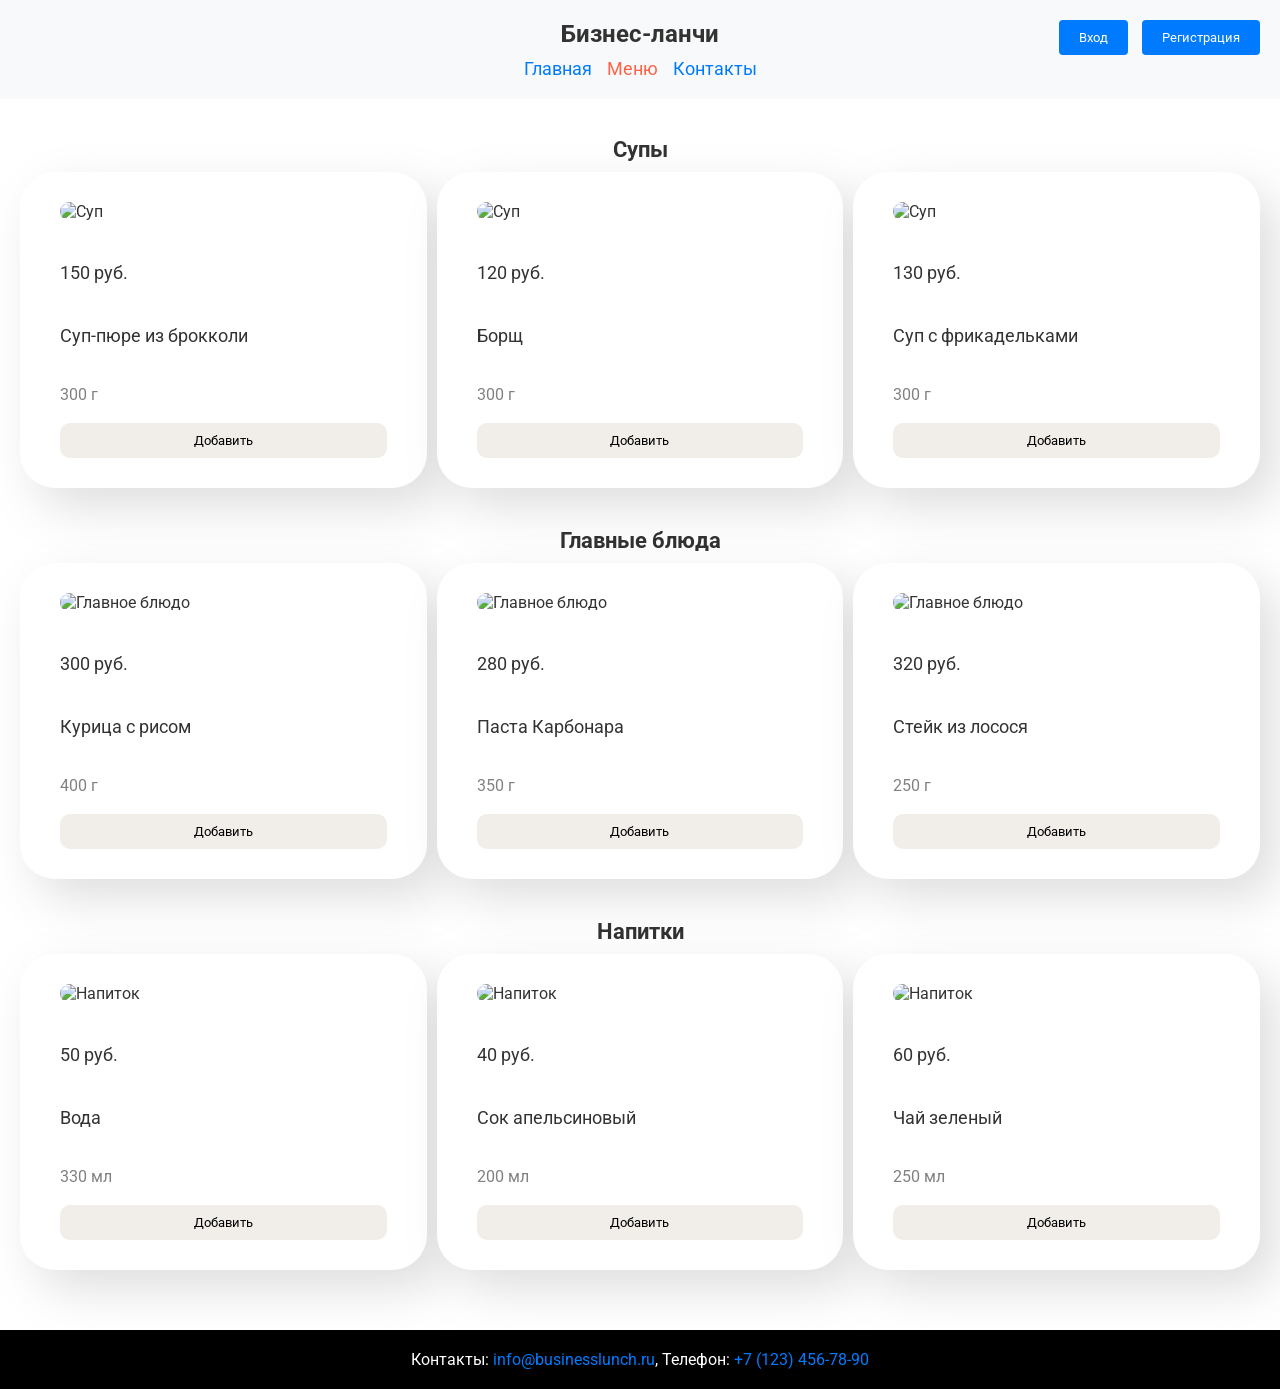
==== lunch.html @ 1c42a43e "вторая лаболаторная работа" ====
<!DOCTYPE html>
<html lang="ru">
<head>
  <meta charset="UTF-8">
  <meta name="viewport" content="width=device-width, initial-scale=1.0">
  <title>Собрать ланч</title>
  <link rel="stylesheet" href="styles.css">
  <link rel="stylesheet" href="lunch.css">
  <link href="https://fonts.googleapis.com/css2?family=Roboto:wght@400;700&display=swap" rel="stylesheet">
</head>
<body>
<header>
  <h1>Бизнес-ланчи</h1>
  <nav>
    <a href="index.html">Главная</a>
    <a href="lunch.html" class="active">Меню</a>
    <a href="#footer">Контакты</a>
    <div class="auth-buttons">
      <button id="loginBtn">Вход</button>
      <button id="registerBtn">Регистрация</button>
    </div>
  </nav>
</header>
<main>
  <section>
    <h2>Супы</h2>
    <div class="dishes-grid">
      <div class="dish-card">
        <img src="https://i0.wp.com/lytchalet.ru/wp-content/uploads/2019/03/60228.jpg?fit=800%2C576&ssl=1" alt="Суп">
        <p class="dish-price">150 руб.</p>
        <p class="dish-name">Суп-пюре из брокколи</p>
        <p class="dish-weight">300 г</p>
        <button class="add-button">Добавить</button>
      </div>
      <div class="dish-card">
        <img src="https://primebeef.ru/images/cms/data/3-501.jpg" alt="Суп">
        <p class="dish-price">120 руб.</p>
        <p class="dish-name">Борщ</p>
        <p class="dish-weight">300 г</p>
        <button class="add-button">Добавить</button>
      </div>
      <div class="dish-card">
        <img src="https://static.1000.menu/img/content-v2/c9/a7/13276/sup-s-frikadelkami-i-vermishelu_1613901772_14_max.jpg" alt="Суп">
        <p class="dish-price">130 руб.</p>
        <p class="dish-name">Суп с фрикадельками</p>
        <p class="dish-weight">300 г</p>
        <button class="add-button">Добавить</button>
      </div>
    </div>
  </section>
  <section>
    <h2>Главные блюда</h2>
    <div class="dishes-grid">
      <div class="dish-card">
        <img src="https://img.iamcook.ru/2023/upl/recipes/cat/u-8deb4ab44b2e85dac565153c3f6a078b.jpg" alt="Главное блюдо">
        <p class="dish-price">300 руб.</p>
        <p class="dish-name">Курица с рисом</p>
        <p class="dish-weight">400 г</p>
        <button class="add-button">Добавить</button>
      </div>
      <div class="dish-card">
        <img src="https://eda.ru/images/RecipePhoto/390x390/spagetti-karbonara-s-bekonom_15630_photo_905.jpg" alt="Главное блюдо">
        <p class="dish-price">280 руб.</p>
        <p class="dish-name">Паста Карбонара</p>
        <p class="dish-weight">350 г</p>
        <button class="add-button">Добавить</button>
      </div>
      <div class="dish-card">
        <img src="https://static.1000.menu/img/content/33781/steik-iz-lososya-v-duxovke_1554118185_6_max.jpg" alt="Главное блюдо">
        <p class="dish-price">320 руб.</p>
        <p class="dish-name">Стейк из лосося</p>
        <p class="dish-weight">250 г</p>
        <button class="add-button">Добавить</button>
      </div>
    </div>
  </section>
  <section>
    <h2>Напитки</h2>
    <div class="dishes-grid">
      <div class="dish-card">
        <img src="https://www.donat.com/wp-content/uploads/2021/11/%D0%A1%D1%82%D0%B0%D0%BA%D0%B0%D0%BD-%D0%B2%D0%BE%D0%B4%D1%8B.jpg" alt="Напиток">
        <p class="dish-price">50 руб.</p>
        <p class="dish-name">Вода</p>
        <p class="dish-weight">330 мл</p>
        <button class="add-button">Добавить</button>
      </div>
      <div class="dish-card">
        <img src="https://img.freepik.com/free-photo/fresh-orange-juice-glass-dark-background_1150-45557.jpg" alt="Напиток">
        <p class="dish-price">40 руб.</p>
        <p class="dish-name">Сок апельсиновый</p>
        <p class="dish-weight">200 мл</p>
        <button class="add-button">Добавить</button>
      </div>
      <div class="dish-card">
        <img src="https://artoftea.ru/image/catalog/11blog/aot_article_green.tea.guide_1.jpg" alt="Напиток">
        <p class="dish-price">60 руб.</p>
        <p class="dish-name">Чай зеленый</p>
        <p class="dish-weight">250 мл</p>
        <button class="add-button">Добавить</button>
      </div>
    </div>
  </section>
</main>
<footer id="footer">
  <p>Контакты: <a href="mailto:info@businesslunch.ru">info@businesslunch.ru</a>, Телефон: <a href="tel:+71234567890">+7 (123) 456-78-90</a></p>
</footer>

<!-- Модальные окна для форм -->
<div id="loginModal" class="modal">
  <div class="modal-content">
    <span class="close">&times;</span>
    <h2>Форма аутентификации</h2>
    <form action="https://httpbin.org/post" method="post" class="auth-form">
      <label for="login">Логин:</label>
      <input type="text" id="login" name="login" required><br><br>

      <label for="password">Пароль:</label>
      <input type="password" id="password" name="password" required><br><br>

      <input type="checkbox" id="remember" name="remember">
      <label for="remember">Запомнить меня</label><br><br>

      <input type="submit" value="Войти">
    </form>
  </div>
</div>

<div id="registerModal" class="modal">
  <div class="modal-content">
    <span class="close">&times;</span>
    <h2>Форма регистрации</h2>
    <form action="https://httpbin.org/post" method="post" class="auth-form">
      <label for="registerName">ФИО:</label>
      <input type="text" id="registerName" name="registerName" required><br><br>

      <label for="registerEmail">Email:</label>
      <input type="email" id="registerEmail" name="registerEmail" required><br><br>

      <label for="registerPassword">Пароль:</label>
      <input type="password" id="registerPassword" name="registerPassword" required><br><br>

      <input type="submit" value="Зарегистрироваться">
    </form>
  </div>
</div>

<script src="scripts.js"></script>
</body>
</html>
---- styles.css ----
* {
    box-sizing: border-box;
    font-family: 'Roboto', sans-serif;
}

body {
    margin: 0;
    padding: 0;
    font-size: 16px;
    color: #333;
}

header {
    background-color: #f8f9fa;
    padding: 20px;
    text-align: center;
    position: relative;
}

header h1 {
    margin: 0;
    font-size: 24px;
    text-align: center;
}

nav {
    margin-top: 10px;
    display: flex;
    justify-content: center;
    align-items: center;
    gap: 15px;
    flex-wrap: wrap;
}

nav a {
    text-decoration: none;
    color: #007bff;
    font-size: 18px;
}

nav a:hover {
    color: tomato;
}

nav a.active {
    color: tomato;
}

.auth-buttons {
    position: absolute;
    top: 20px;
    right: 20px;
}

.auth-buttons button {
    background-color: #007bff;
    color: white;
    border: none;
    padding: 10px 20px;
    margin-left: 10px;
    border-radius: 4px;
    cursor: pointer;
}

.auth-buttons button:hover {
    background-color: #0056b3;
}

main {
    padding: 20px;
}

section {
    margin-bottom: 40px;
}

section h2 {
    font-size: 22px;
    margin-bottom: 10px;
    text-align: center;
}

section img {
    width: 50%;
    display: block;
    margin-left: auto;
    margin-right: auto;
    height: auto;
    margin-bottom: 20px;
}

section p {
    font-size: 16px;
    line-height: 1.5;
}

section ul {
    list-style-type: disc;
    padding-left: 20px;
}

section ul li {
    font-size: 16px;
    margin-bottom: 10px;
}

table {
    width: 100%;
    border-collapse: collapse;
    margin-top: 20px;
}

table, th, td {
    border: 1px solid #ddd;
    padding: 8px;
    text-align: left;
}

th {
    background-color: #f2f2f2;
}

footer {
    background-color: black;
    color: white;
    text-align: center;
    padding: 20px;
    position: relative;
    bottom: 0;
    width: 100%;
}

footer p {
    margin: 0;
    font-size: 16px;
}

footer a {
    color: #007bff;
    text-decoration: none;
}

footer a:hover {
    color: #0056b3;
}

form {
    max-width: 600px;
    margin: 0 auto;
    padding: 20px;
    background-color: #f8f9fa;
    border-radius: 8px;
    box-shadow: 0 0 10px rgba(0, 0, 0, 0.1);
}

form label {
    display: block;
    margin-bottom: 5px;
}

form input[type="text"],
form input[type="email"],
form input[type="password"],
form textarea,
form select {
    width: 100%;
    padding: 10px;
    margin-bottom: 10px;
    border: 1px solid #ddd;
    border-radius: 4px;
}

form input[type="submit"] {
    background-color: #007bff;
    color: white;
    padding: 10px 20px;
    border: none;
    border-radius: 4px;
    cursor: pointer;
}

form input[type="submit"]:hover {
    background-color: #0056b3;
}

.auth-form {
    background-image: url('https://img.freepik.com/free-photo/vibrant-pink-watercolor-painting-background_53876-139893.jpg');
    background-size: cover;
    background-position: center;
    padding: 50px;
    border-radius: 10px;
}

.auth-form input[type="text"],
.auth-form input[type="password"] {
    background-color: rgba(255, 255, 255, 0.8);
}

.modal {
    display: none;
    position: fixed;
    z-index: 1;
    left: 0;
    top: 0;
    width: 100%;
    height: 100%;
    overflow: auto;
    background-color: rgba(0, 0, 0, 0.5);
}

.modal-content {
    background-color: #fefefe;
    margin: 15% auto;
    padding: 20px;
    border: 1px solid #888;
    width: 80%;
    max-width: 600px;
    border-radius: 8px;
}

.close {
    color: #aaa;
    float: right;
    font-size: 28px;
    font-weight: bold;
}

.close:hover,
.close:focus {
    color: black;
    text-decoration: none;
    cursor: pointer;
}

/* Адаптивность */
@media (max-width: 800px) {
    nav {
        justify-content: space-between;
    }

    section img {
        width: 500px;
    }
}

@media (max-width: 600px) {
    nav {
        flex-direction: column;
        align-items: center;
    }

    nav a {
        font-size: 22px;
    }

    section h2 {
        text-align: center;
    }

    section img {
        width: 100%;
    }

    table, th, td {
        font-size: 14px;
    }
}

@media (max-width: 400px) {
    section img {
        width: 100%;
    }

    table, th, td {
        font-size: 12px;
    }
}
---- lunch.css ----
/* Основные стили */
body {
    margin: 0;
    padding: 0;
    font-size: 16px;
    color: #333;
    font-family: 'Roboto', sans-serif;
}

header {
    background-color: #f8f9fa;
    padding: 20px;
    text-align: center;
}

header h1 {
    margin: 0;
    font-size: 24px;
}

nav {
    margin-top: 10px;
    display: flex;
    justify-content: center;
    align-items: center;
    gap: 15px;
    flex-wrap: wrap;
}

nav a {
    text-decoration: none;
    color: #007bff;
    font-size: 18px;
}

nav a:hover {
    color: tomato;
}

nav a.active {
    color: tomato;
}

.auth-buttons {
    position: absolute;
    top: 20px;
    right: 20px;
}

.auth-buttons button {
    background-color: #007bff;
    color: white;
    border: none;
    padding: 10px 20px;
    margin-left: 10px;
    border-radius: 4px;
    cursor: pointer;
}

.auth-buttons button:hover {
    background-color: #0056b3;
}

main {
    padding: 20px;
}

section {
    margin-bottom: 40px;
}

section h2 {
    font-size: 22px;
    margin-bottom: 10px;
    text-align: center;
}

.dishes-grid {
    display: grid;
    grid-template-columns: repeat(3, 1fr);
    gap: 10px;
}

.dish-card {
    display: flex;
    flex-direction: column;
    padding: 30px 40px;
    border-radius: 35px;
    cursor: pointer;
    background-color: white;
    filter: drop-shadow(17px 19px 24px rgba(0, 0, 0, 0.13));
}

.dish-card:hover {
    border: 2px solid tomato;
}

.dish-card:hover .add-button {
    background-color: tomato;
}

.dish-card img {
    width: 100%;
    border-radius: 35px;
}

.dish-price {
    font-size: 18px;
}

.dish-name {
    font-size: 18px;
}

.dish-weight {
    color: gray;
}

.add-button {
    background-color: #f1eee9;
    margin-top: auto;
    padding: 10px 30px;
    border-radius: 10px;
    cursor: pointer;
    border: none;
}

footer {
    background-color: black;
    color: white;
    text-align: center;
    padding: 20px;
    position: relative;
    bottom: 0;
    width: 100%;
}

footer p {
    margin: 0;
    font-size: 16px;
}

footer a {
    color: #007bff;
    text-decoration: none;
}

footer a:hover {
    color: #0056b3;
}

/* Адаптивность */
@media (max-width: 800px) {
    nav {
        justify-content: space-between;
    }

    .dishes-grid {
        grid-template-columns: repeat(3, 1fr);
    }
}

@media (max-width: 600px) {
    nav {
        flex-direction: column;
        align-items: center;
    }

    nav a {
        font-size: 22px;
    }

    section h2 {
        text-align: center;
    }

    .dishes-grid {
        grid-template-columns: repeat(3, 1fr);
    }
}
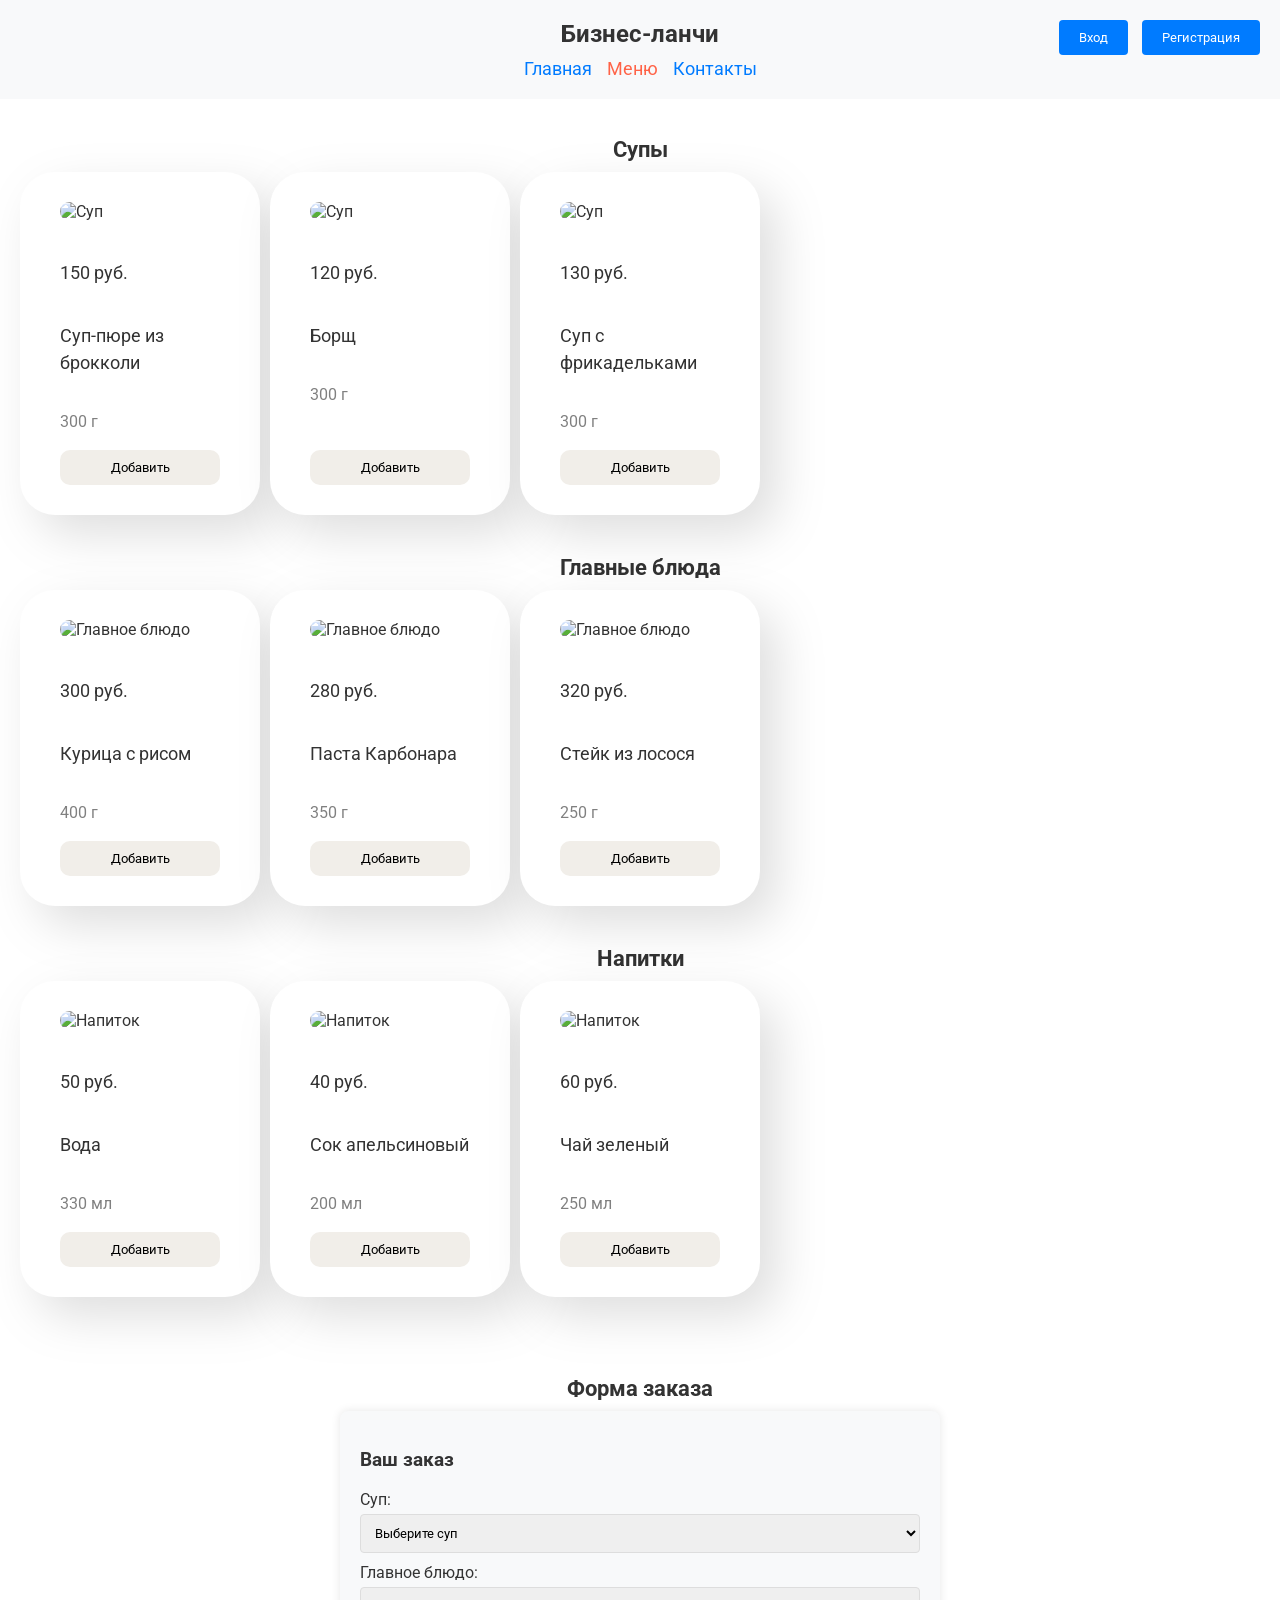
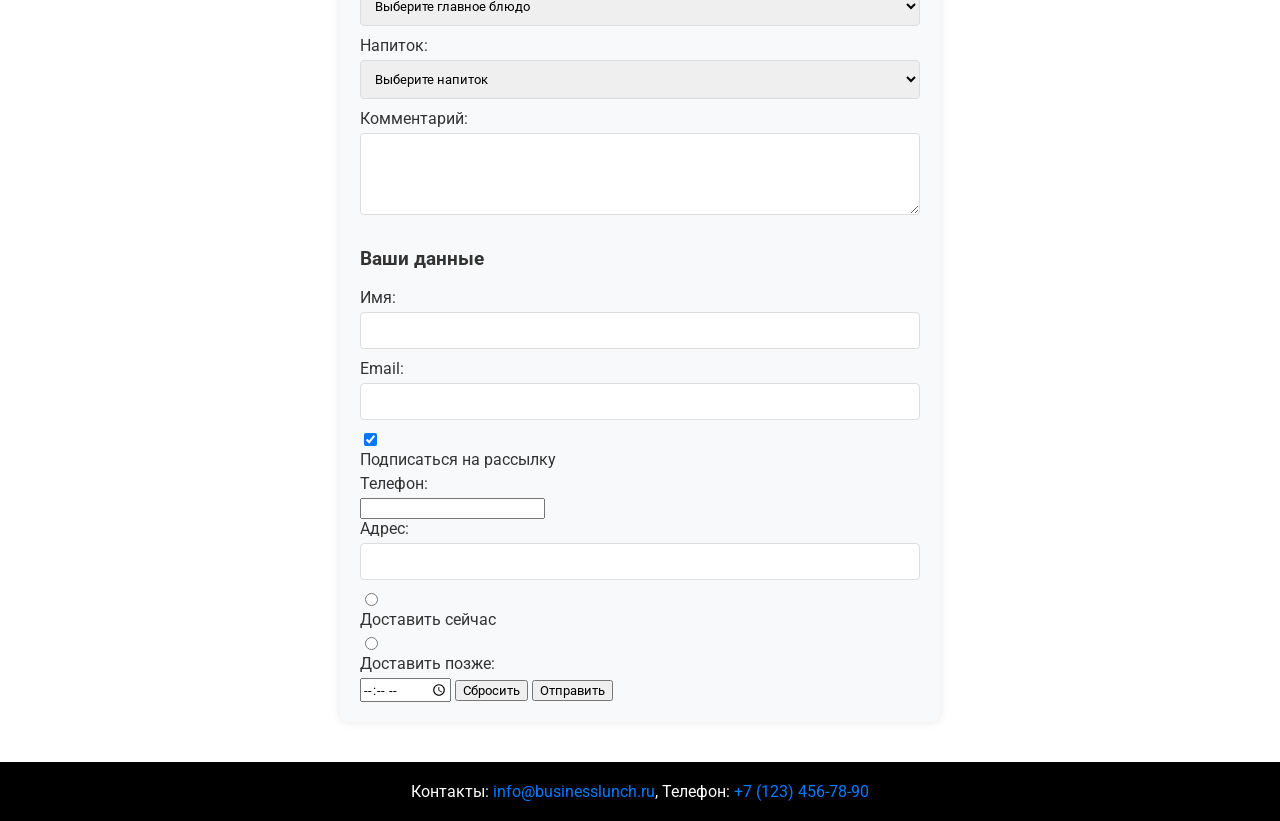
==== commit 1c8f5f57: "Update lunch.html" ====
--- a/lunch.html
+++ b/lunch.html
@@ -101,6 +101,71 @@
     </div>
   </section>
 </main>
+
+<section id="order-form">
+  <h2>Форма заказа</h2>
+  <form action="https://httpbin.org/post" method="post">
+    <div class="order-section">
+      <h3>Ваш заказ</h3>
+      <label for="soup">Суп:</label>
+      <select id="soup" name="soup" required>
+        <option value="">Выберите суп</option>
+        <option value="broccoli">Суп-пюре из брокколи</option>
+        <option value="borscht">Борщ</option>
+        <option value="frikadelle">Суп с фрикадельками</option>
+      </select>
+
+      <label for="main-dish">Главное блюдо:</label>
+      <select id="main-dish" name="main-dish" required>
+        <option value="">Выберите главное блюдо</option>
+        <option value="chicken">Курица с рисом</option>
+        <option value="carbonara">Паста Карбонара</option>
+        <option value="salmon">Стейк из лосося</option>
+      </select>
+
+      <label for="drink">Напиток:</label>
+      <select id="drink" name="drink" required>
+        <option value="">Выберите напиток</option>
+        <option value="water">Вода</option>
+        <option value="orange-juice">Сок апельсиновый</option>
+        <option value="green-tea">Чай зеленый</option>
+      </select>
+
+      <label for="comment">Комментарий:</label>
+      <textarea id="comment" name="comment" rows="4"></textarea>
+    </div>
+
+    <div class="customer-section">
+      <h3>Ваши данные</h3>
+      <label for="name">Имя:</label>
+      <input type="text" id="name" name="name" required>
+
+      <label for="email">Email:</label>
+      <input type="email" id="email" name="email" required>
+
+      <input type="checkbox" id="subscribe" name="subscribe" checked>
+      <label for="subscribe">Подписаться на рассылку</label>
+
+      <label for="phone">Телефон:</label>
+      <input type="tel" id="phone" name="phone" required>
+
+      <label for="address">Адрес:</label>
+      <input type="text" id="address" name="address" required>
+
+      <input type="radio" id="delivery-time-now" name="delivery-time" value="now" required>
+      <label for="delivery-time-now">Доставить сейчас</label>
+
+      <input type="radio" id="delivery-time-later" name="delivery-time" value="later" required>
+      <label for="delivery-time-later">Доставить позже:</label>
+      <input type="time" id="delivery-time-input" name="delivery-time-input" min="07:00" max="23:00" step="300" required>
+
+      <button type="reset">Сбросить</button>
+      <button type="submit">Отправить</button>
+    </div>
+  </form>
+</section>
+
+
 <footer id="footer">
   <p>Контакты: <a href="mailto:info@businesslunch.ru">info@businesslunch.ru</a>, Телефон: <a href="tel:+71234567890">+7 (123) 456-78-90</a></p>
 </footer>
--- a/lunch.css
+++ b/lunch.css
@@ -77,7 +77,7 @@
 
 .dishes-grid {
     display: grid;
-    grid-template-columns: repeat(3, 1fr);
+    grid-template-columns: repeat(auto-fill, minmax(200px, 1fr));
     gap: 10px;
 }
 
@@ -154,10 +154,6 @@
     nav {
         justify-content: space-between;
     }
-
-    .dishes-grid {
-        grid-template-columns: repeat(3, 1fr);
-    }
 }
 
 @media (max-width: 600px) {
@@ -173,8 +169,4 @@
     section h2 {
         text-align: center;
     }
-
-    .dishes-grid {
-        grid-template-columns: repeat(3, 1fr);
-    }
 }
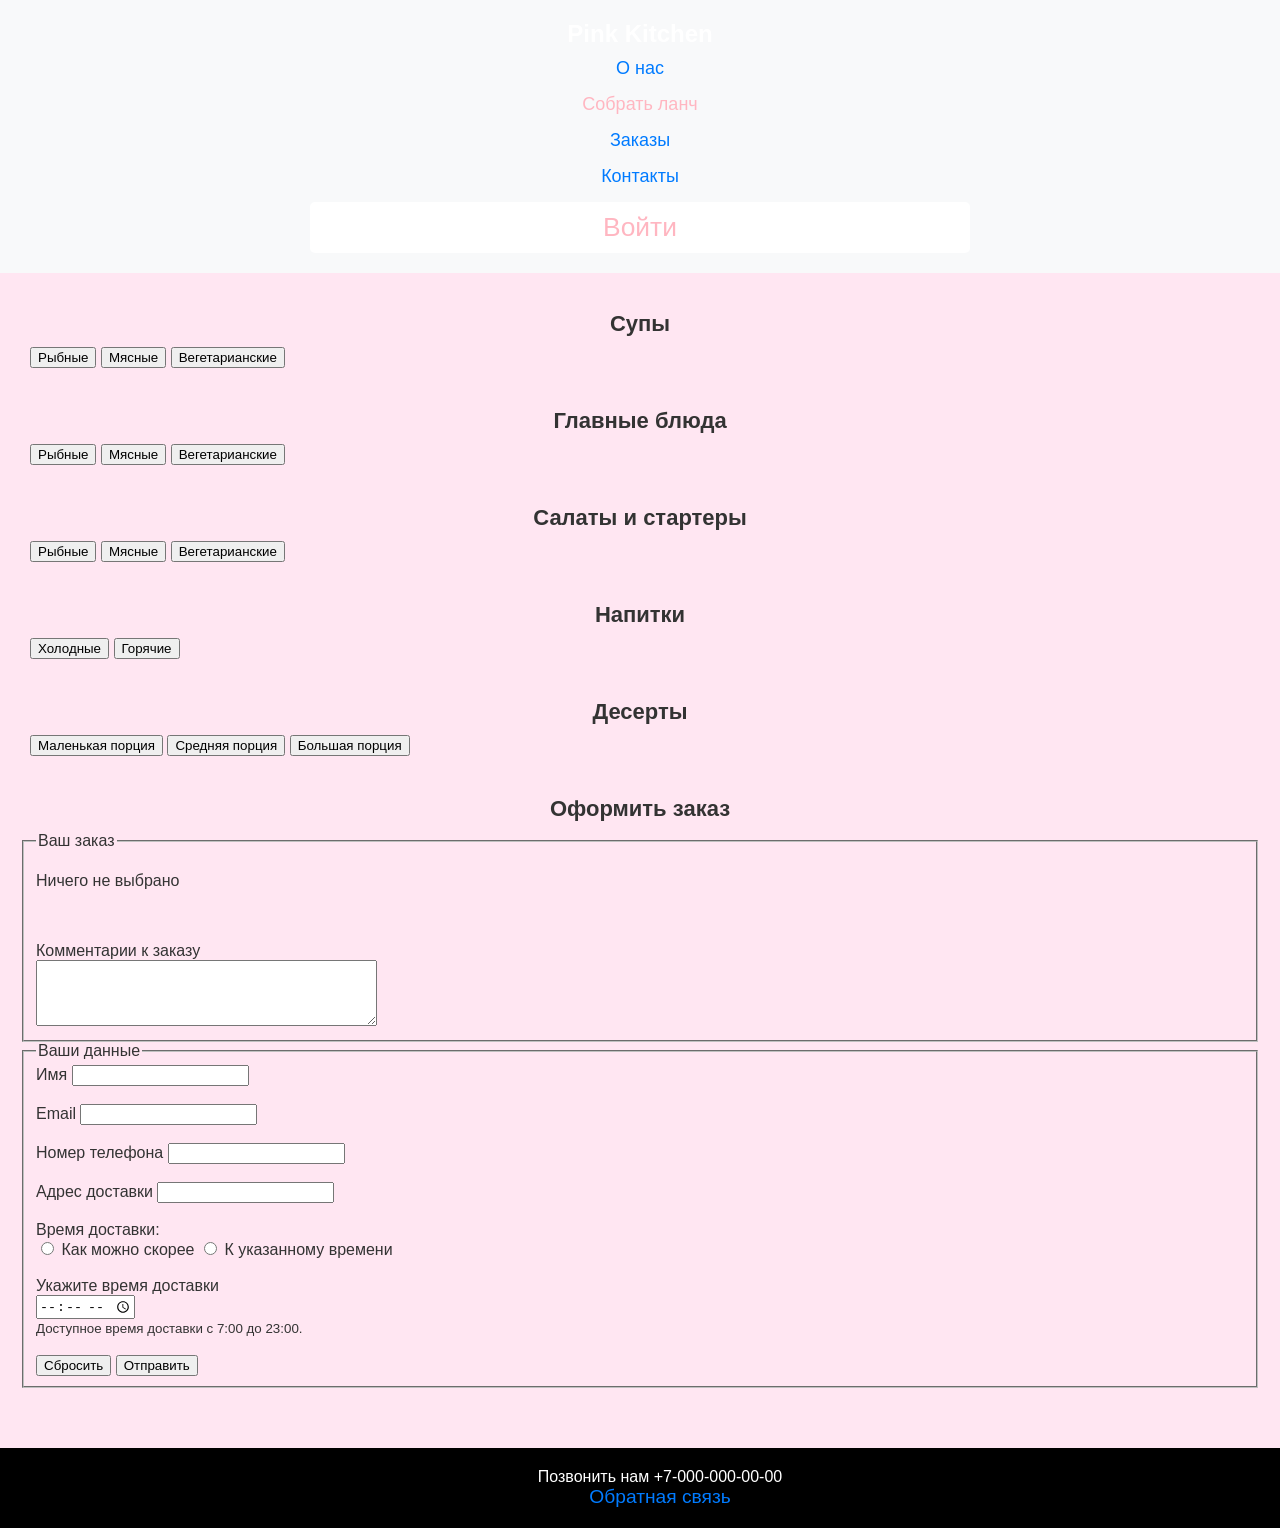
==== commit 9ef9b95c: "Update lunch.html" ====
--- a/lunch.html
+++ b/lunch.html
@@ -1,214 +1,160 @@
 <!DOCTYPE html>
 <html lang="ru">
 <head>
-  <meta charset="UTF-8">
-  <meta name="viewport" content="width=device-width, initial-scale=1.0">
+  <meta charset="UTF-8" />
+  <meta name="viewport" content="width=device-width, initial-scale=1.0" />
   <title>Собрать ланч</title>
-  <link rel="stylesheet" href="styles.css">
-  <link rel="stylesheet" href="lunch.css">
-  <link href="https://fonts.googleapis.com/css2?family=Roboto:wght@400;700&display=swap" rel="stylesheet">
+  <link rel="stylesheet" href="styles.css" />
+  <link rel="stylesheet" href="lunch.css" />
+  <script src="js/meals.js"></script>
+  <script src="js/script.js"></script>
 </head>
 <body>
 <header>
-  <h1>Бизнес-ланчи</h1>
+  <h1>Pink Kitchen</h1>
   <nav>
-    <a href="index.html">Главная</a>
-    <a href="lunch.html" class="active">Меню</a>
-    <a href="#footer">Контакты</a>
-    <div class="auth-buttons">
-      <button id="loginBtn">Вход</button>
-      <button id="registerBtn">Регистрация</button>
-    </div>
+    <a href="index.html">О нас</a>
+    <a href="#" class="active">Собрать ланч</a>
+    <a href="#">Заказы</a>
+    <a href="#contacts">Контакты</a>
+    <a class="login-button" href="login.html">Войти</a>
   </nav>
 </header>
+
 <main>
   <section>
     <h2>Супы</h2>
-    <div class="dishes-grid">
-      <div class="dish-card">
-        <img src="https://i0.wp.com/lytchalet.ru/wp-content/uploads/2019/03/60228.jpg?fit=800%2C576&ssl=1" alt="Суп">
-        <p class="dish-price">150 руб.</p>
-        <p class="dish-name">Суп-пюре из брокколи</p>
-        <p class="dish-weight">300 г</p>
-        <button class="add-button">Добавить</button>
-      </div>
-      <div class="dish-card">
-        <img src="https://primebeef.ru/images/cms/data/3-501.jpg" alt="Суп">
-        <p class="dish-price">120 руб.</p>
-        <p class="dish-name">Борщ</p>
-        <p class="dish-weight">300 г</p>
-        <button class="add-button">Добавить</button>
-      </div>
-      <div class="dish-card">
-        <img src="https://static.1000.menu/img/content-v2/c9/a7/13276/sup-s-frikadelkami-i-vermishelu_1613901772_14_max.jpg" alt="Суп">
-        <p class="dish-price">130 руб.</p>
-        <p class="dish-name">Суп с фрикадельками</p>
-        <p class="dish-weight">300 г</p>
-        <button class="add-button">Добавить</button>
-      </div>
+    <div class="filters">
+      <button data-kind="fish">Рыбные</button>
+      <button data-kind="meat">Мясные</button>
+      <button data-kind="veg">Вегетарианские</button>
     </div>
+    <div class="meals-grid" id="soup-grid"></div>
   </section>
   <section>
     <h2>Главные блюда</h2>
-    <div class="dishes-grid">
-      <div class="dish-card">
-        <img src="https://img.iamcook.ru/2023/upl/recipes/cat/u-8deb4ab44b2e85dac565153c3f6a078b.jpg" alt="Главное блюдо">
-        <p class="dish-price">300 руб.</p>
-        <p class="dish-name">Курица с рисом</p>
-        <p class="dish-weight">400 г</p>
-        <button class="add-button">Добавить</button>
-      </div>
-      <div class="dish-card">
-        <img src="https://eda.ru/images/RecipePhoto/390x390/spagetti-karbonara-s-bekonom_15630_photo_905.jpg" alt="Главное блюдо">
-        <p class="dish-price">280 руб.</p>
-        <p class="dish-name">Паста Карбонара</p>
-        <p class="dish-weight">350 г</p>
-        <button class="add-button">Добавить</button>
-      </div>
-      <div class="dish-card">
-        <img src="https://static.1000.menu/img/content/33781/steik-iz-lososya-v-duxovke_1554118185_6_max.jpg" alt="Главное блюдо">
-        <p class="dish-price">320 руб.</p>
-        <p class="dish-name">Стейк из лосося</p>
-        <p class="dish-weight">250 г</p>
-        <button class="add-button">Добавить</button>
-      </div>
+    <div class="filters">
+      <button data-kind="fish">Рыбные</button>
+      <button data-kind="meat">Мясные</button>
+      <button data-kind="veg">Вегетарианские</button>
     </div>
+    <div class="meals-grid" id="main-grid"></div>
+  </section>
+  <section>
+    <h2>Салаты и стартеры</h2>
+    <div class="filters">
+      <button data-kind="fish">Рыбные</button>
+      <button data-kind="meat">Мясные</button>
+      <button data-kind="veg">Вегетарианские</button>
+    </div>
+    <div class="meals-grid" id="salad-grid"></div>
   </section>
   <section>
     <h2>Напитки</h2>
-    <div class="dishes-grid">
-      <div class="dish-card">
-        <img src="https://www.donat.com/wp-content/uploads/2021/11/%D0%A1%D1%82%D0%B0%D0%BA%D0%B0%D0%BD-%D0%B2%D0%BE%D0%B4%D1%8B.jpg" alt="Напиток">
-        <p class="dish-price">50 руб.</p>
-        <p class="dish-name">Вода</p>
-        <p class="dish-weight">330 мл</p>
-        <button class="add-button">Добавить</button>
+    <div class="filters">
+      <button data-kind="cold">Холодные</button>
+      <button data-kind="hot">Горячие</button>
+    </div>
+    <div class="meals-grid" id="drink-grid"></div>
+  </section>
+  <section>
+    <h2>Десерты</h2>
+    <div class="filters">
+      <button data-kind="small">Маленькая порция</button>
+      <button data-kind="medium">Средняя порция</button>
+      <button data-kind="large">Большая порция</button>
+    </div>
+    <div class="meals-grid" id="dessert-grid"></div>
+  </section>
+
+  <section>
+    <h2>Оформить заказ</h2>
+    <form action="https://httpbin.org/post" method="post">
+      <div class="form-container">
+        <fieldset class="order-section">
+          <legend>Ваш заказ</legend>
+          <div id="order-summary">
+            <p>Ничего не выбрано</p>
+          </div>
+          <div class="total-cost"></div>
+          <br /><br />
+          <label for="comment">Комментарии к заказу</label><br />
+          <textarea
+                  id="comment"
+                  name="comment"
+                  rows="4"
+                  cols="40"
+          ></textarea>
+        </fieldset>
+        <fieldset class="customer-section">
+          <legend>Ваши данные</legend>
+          <label for="name">Имя</label>
+          <input type="text" id="name" name="name" required /><br /><br />
+          <label for="email">Email</label>
+          <input
+                  type="email"
+                  id="email"
+                  name="email"
+                  required
+          /><br /><br />
+          <label for="phone">Номер телефона</label>
+          <input type="tel" id="phone" name="phone" required /><br /><br />
+          <label for="address">Адрес доставки</label>
+          <input
+                  type="text"
+                  id="address"
+                  name="address"
+                  required
+          /><br /><br />
+          <label for="delivery_time">Время доставки:</label><br />
+          <label for="delivery_asap" class="inline-label">
+            <input
+                    type="radio"
+                    id="delivery_asap"
+                    name="delivery_time"
+                    value="asap"
+                    required
+            />
+            Как можно скорее
+          </label>
+          <label for="delivery_specific" class="inline-label">
+            <input
+                    type="radio"
+                    id="delivery_specific"
+                    name="delivery_time"
+                    value="specific"
+                    required
+            />
+            К указанному времени </label
+          ><br /><br />
+          <label for="delivery_time_input" id="time_label"
+          >Укажите время доставки</label
+          ><br />
+          <input
+                  type="time"
+                  id="delivery_time_input"
+                  name="delivery_time_input"
+                  min="07:00"
+                  max="23:00"
+          /><br />
+          <small id="delivery_time_hint"
+          >Доступное время доставки с 7:00 до 23:00.</small
+          ><br /><br />
+          <div class="form-buttons">
+            <button type="reset" id="reset-order">Сбросить</button>
+            <button type="submit">Отправить</button>
+          </div>
+        </fieldset>
       </div>
-      <div class="dish-card">
-        <img src="https://img.freepik.com/free-photo/fresh-orange-juice-glass-dark-background_1150-45557.jpg" alt="Напиток">
-        <p class="dish-price">40 руб.</p>
-        <p class="dish-name">Сок апельсиновый</p>
-        <p class="dish-weight">200 мл</p>
-        <button class="add-button">Добавить</button>
-      </div>
-      <div class="dish-card">
-        <img src="https://artoftea.ru/image/catalog/11blog/aot_article_green.tea.guide_1.jpg" alt="Напиток">
-        <p class="dish-price">60 руб.</p>
-        <p class="dish-name">Чай зеленый</p>
-        <p class="dish-weight">250 мл</p>
-        <button class="add-button">Добавить</button>
-      </div>
-    </div>
+    </form>
   </section>
 </main>
 
-<section id="order-form">
-  <h2>Форма заказа</h2>
-  <form action="https://httpbin.org/post" method="post">
-    <div class="order-section">
-      <h3>Ваш заказ</h3>
-      <label for="soup">Суп:</label>
-      <select id="soup" name="soup" required>
-        <option value="">Выберите суп</option>
-        <option value="broccoli">Суп-пюре из брокколи</option>
-        <option value="borscht">Борщ</option>
-        <option value="frikadelle">Суп с фрикадельками</option>
-      </select>
-
-      <label for="main-dish">Главное блюдо:</label>
-      <select id="main-dish" name="main-dish" required>
-        <option value="">Выберите главное блюдо</option>
-        <option value="chicken">Курица с рисом</option>
-        <option value="carbonara">Паста Карбонара</option>
-        <option value="salmon">Стейк из лосося</option>
-      </select>
-
-      <label for="drink">Напиток:</label>
-      <select id="drink" name="drink" required>
-        <option value="">Выберите напиток</option>
-        <option value="water">Вода</option>
-        <option value="orange-juice">Сок апельсиновый</option>
-        <option value="green-tea">Чай зеленый</option>
-      </select>
-
-      <label for="comment">Комментарий:</label>
-      <textarea id="comment" name="comment" rows="4"></textarea>
-    </div>
-
-    <div class="customer-section">
-      <h3>Ваши данные</h3>
-      <label for="name">Имя:</label>
-      <input type="text" id="name" name="name" required>
-
-      <label for="email">Email:</label>
-      <input type="email" id="email" name="email" required>
-
-      <input type="checkbox" id="subscribe" name="subscribe" checked>
-      <label for="subscribe">Подписаться на рассылку</label>
-
-      <label for="phone">Телефон:</label>
-      <input type="tel" id="phone" name="phone" required>
-
-      <label for="address">Адрес:</label>
-      <input type="text" id="address" name="address" required>
-
-      <input type="radio" id="delivery-time-now" name="delivery-time" value="now" required>
-      <label for="delivery-time-now">Доставить сейчас</label>
-
-      <input type="radio" id="delivery-time-later" name="delivery-time" value="later" required>
-      <label for="delivery-time-later">Доставить позже:</label>
-      <input type="time" id="delivery-time-input" name="delivery-time-input" min="07:00" max="23:00" step="300" required>
-
-      <button type="reset">Сбросить</button>
-      <button type="submit">Отправить</button>
-    </div>
-  </form>
-</section>
-
-
-<footer id="footer">
-  <p>Контакты: <a href="mailto:info@businesslunch.ru">info@businesslunch.ru</a>, Телефон: <a href="tel:+71234567890">+7 (123) 456-78-90</a></p>
+<footer id="contacts">
+  <p>Позвонить нам +7-000-000-00-00</p>
+  <a class="feedback-button" href="feedback.html">Обратная связь</a>
 </footer>
 
-<!-- Модальные окна для форм -->
-<div id="loginModal" class="modal">
-  <div class="modal-content">
-    <span class="close">&times;</span>
-    <h2>Форма аутентификации</h2>
-    <form action="https://httpbin.org/post" method="post" class="auth-form">
-      <label for="login">Логин:</label>
-      <input type="text" id="login" name="login" required><br><br>
-
-      <label for="password">Пароль:</label>
-      <input type="password" id="password" name="password" required><br><br>
-
-      <input type="checkbox" id="remember" name="remember">
-      <label for="remember">Запомнить меня</label><br><br>
-
-      <input type="submit" value="Войти">
-    </form>
-  </div>
-</div>
-
-<div id="registerModal" class="modal">
-  <div class="modal-content">
-    <span class="close">&times;</span>
-    <h2>Форма регистрации</h2>
-    <form action="https://httpbin.org/post" method="post" class="auth-form">
-      <label for="registerName">ФИО:</label>
-      <input type="text" id="registerName" name="registerName" required><br><br>
-
-      <label for="registerEmail">Email:</label>
-      <input type="email" id="registerEmail" name="registerEmail" required><br><br>
-
-      <label for="registerPassword">Пароль:</label>
-      <input type="password" id="registerPassword" name="registerPassword" required><br><br>
-
-      <input type="submit" value="Зарегистрироваться">
-    </form>
-  </div>
-</div>
-
-<script src="scripts.js"></script>
+<script src="js/delivery.js"></script>
 </body>
 </html>
--- a/styles.css
+++ b/styles.css
@@ -1,277 +1,183 @@
-* {
-    box-sizing: border-box;
-    font-family: 'Roboto', sans-serif;
+body {
+    font-family: 'Comic Sans MS', cursive, sans-serif;
+    margin: 0;
+    padding: 0;
+    font-size: larger;
+    background-color: #ffe6f2;
 }
 
-body {
-    margin: 0;
-    padding: 0;
-    font-size: 16px;
+header,
+footer {
+    background-color: #ff99cc;
+    color: white;
+    padding: 25px;
+    text-align: center;
+}
+
+header nav {
+    display: flex;
+    align-items: center;
+}
+
+nav a {
+    color: white;
+    text-decoration: none;
+    width: 50%;
+}
+
+main {
+    box-sizing: border-box;
+    width: 100%;
+    padding: 20px;
+}
+
+h1 {
+    color: white;
+}
+
+h2 {
     color: #333;
 }
 
-header {
-    background-color: #f8f9fa;
-    padding: 20px;
-    text-align: center;
-    position: relative;
-}
-
-header h1 {
-    margin: 0;
-    font-size: 24px;
-    text-align: center;
-}
-
-nav {
-    margin-top: 10px;
-    display: flex;
-    justify-content: center;
-    align-items: center;
-    gap: 15px;
-    flex-wrap: wrap;
-}
-
-nav a {
-    text-decoration: none;
-    color: #007bff;
-    font-size: 18px;
-}
-
-nav a:hover {
-    color: tomato;
-}
-
-nav a.active {
-    color: tomato;
-}
-
-.auth-buttons {
-    position: absolute;
-    top: 20px;
-    right: 20px;
-}
-
-.auth-buttons button {
-    background-color: #007bff;
-    color: white;
-    border: none;
-    padding: 10px 20px;
-    margin-left: 10px;
-    border-radius: 4px;
-    cursor: pointer;
-}
-
-.auth-buttons button:hover {
-    background-color: #0056b3;
-}
-
-main {
-    padding: 20px;
+img {
+    width: 100%;
+    height: auto;
 }
 
 section {
-    margin-bottom: 40px;
-}
-
-section h2 {
-    font-size: 22px;
-    margin-bottom: 10px;
-    text-align: center;
-}
-
-section img {
-    width: 50%;
-    display: block;
-    margin-left: auto;
-    margin-right: auto;
-    height: auto;
-    margin-bottom: 20px;
-}
-
-section p {
-    font-size: 16px;
-    line-height: 1.5;
-}
-
-section ul {
-    list-style-type: disc;
-    padding-left: 20px;
-}
-
-section ul li {
-    font-size: 16px;
-    margin-bottom: 10px;
+    margin-bottom: 30px;
 }
 
 table {
     width: 100%;
     border-collapse: collapse;
-    margin-top: 20px;
+    padding: 0px;
 }
 
-table, th, td {
+table,
+th,
+td {
     border: 1px solid #ddd;
-    padding: 8px;
-    text-align: left;
+    text-align: center;
+}
+
+th,
+td {
+    padding: 10px;
 }
 
 th {
-    background-color: #f2f2f2;
+    background-color: #ff66b2;
+    color: white;
 }
 
-footer {
-    background-color: black;
-    color: white;
-    text-align: center;
-    padding: 20px;
-    position: relative;
-    bottom: 0;
-    width: 100%;
-}
-
-footer p {
-    margin: 0;
-    font-size: 16px;
+ul {
+    list-style-type: disc;
+    padding-left: 30px;
 }
 
 footer a {
-    color: #007bff;
+    color: white;
     text-decoration: none;
+    font-family: 'Comic Sans MS', cursive, sans-serif;
+    font-size: larger;
 }
 
-footer a:hover {
-    color: #0056b3;
+.filters {
+    margin: 10px;
 }
 
-form {
-    max-width: 600px;
-    margin: 0 auto;
-    padding: 20px;
-    background-color: #f8f9fa;
-    border-radius: 8px;
-    box-shadow: 0 0 10px rgba(0, 0, 0, 0.1);
+a:hover {
+    color: rgb(255, 182, 193);
 }
 
-form label {
-    display: block;
-    margin-bottom: 5px;
+.about-section {
+    display: flex;
+    flex-direction: column;
+    align-items: center;
 }
 
-form input[type="text"],
-form input[type="email"],
-form input[type="password"],
-form textarea,
-form select {
-    width: 100%;
-    padding: 10px;
-    margin-bottom: 10px;
-    border: 1px solid #ddd;
-    border-radius: 4px;
+header nav a.active {
+    color: rgb(255, 182, 193);
 }
 
-form input[type="submit"] {
-    background-color: #007bff;
-    color: white;
-    padding: 10px 20px;
-    border: none;
-    border-radius: 4px;
-    cursor: pointer;
+.about-section img {
+    max-width: 100%;
 }
 
-form input[type="submit"]:hover {
-    background-color: #0056b3;
+.about-text {
+    max-width: 100%;
+    padding-left: 0;
+    text-align: center;
 }
 
-.auth-form {
-    background-image: url('https://img.freepik.com/free-photo/vibrant-pink-watercolor-painting-background_53876-139893.jpg');
-    background-size: cover;
-    background-position: center;
-    padding: 50px;
-    border-radius: 10px;
+.login-button {
+    background-color: white;
+    color: rgb(255, 182, 193);
+    padding: 10px 20px;
+    text-align: center;
+    border-radius: 5px;
+    cursor: pointer;
+    text-decoration: none;
+    font-size: larger;
+    display: inline-block;
 }
 
-.auth-form input[type="text"],
-.auth-form input[type="password"] {
-    background-color: rgba(255, 255, 255, 0.8);
+.login-button:hover {
+    background-color: rgb(255, 182, 193);
+    color: white;
 }
 
-.modal {
-    display: none;
-    position: fixed;
-    z-index: 1;
-    left: 0;
-    top: 0;
-    width: 100%;
-    height: 100%;
-    overflow: auto;
-    background-color: rgba(0, 0, 0, 0.5);
-}
-
-.modal-content {
-    background-color: #fefefe;
-    margin: 15% auto;
-    padding: 20px;
-    border: 1px solid #888;
-    width: 80%;
-    max-width: 600px;
-    border-radius: 8px;
-}
-
-.close {
-    color: #aaa;
-    float: right;
-    font-size: 28px;
-    font-weight: bold;
-}
-
-.close:hover,
-.close:focus {
-    color: black;
-    text-decoration: none;
-    cursor: pointer;
-}
-
-/* Адаптивность */
-@media (max-width: 800px) {
-    nav {
-        justify-content: space-between;
+@media (min-width: 800px) {
+    header nav {
+        font-size: 22px;
     }
 
-    section img {
-        width: 500px;
+    table,
+    th,
+    td {
+        font-size: 16px;
     }
 }
 
-@media (max-width: 600px) {
-    nav {
-        flex-direction: column;
-        align-items: center;
+@media (min-width: 600px) and (max-width: 799px) {
+    header nav {
+        justify-content: space-between;
+        font-size: 20px;
     }
 
-    nav a {
-        font-size: 22px;
-    }
-
-    section h2 {
-        text-align: center;
-    }
-
-    section img {
-        width: 100%;
-    }
-
-    table, th, td {
+    table,
+    th,
+    td {
         font-size: 14px;
     }
 }
 
-@media (max-width: 400px) {
-    section img {
-        width: 100%;
+@media (min-width: 400px) and (max-width: 599px) {
+    header nav {
+        flex-direction: column;
+        gap: 10px;
+        font-size: 20px;
     }
 
-    table, th, td {
+    table,
+    th,
+    td {
         font-size: 12px;
     }
+
+    .about-section {
+        flex-direction: column-reverse;
+        align-items: center;
+    }
+
+    .about-section img {
+        max-width: 100%;
+    }
+
+    .about-text {
+        max-width: 100%;
+        padding-left: 0;
+        text-align: center;
+    }
 }
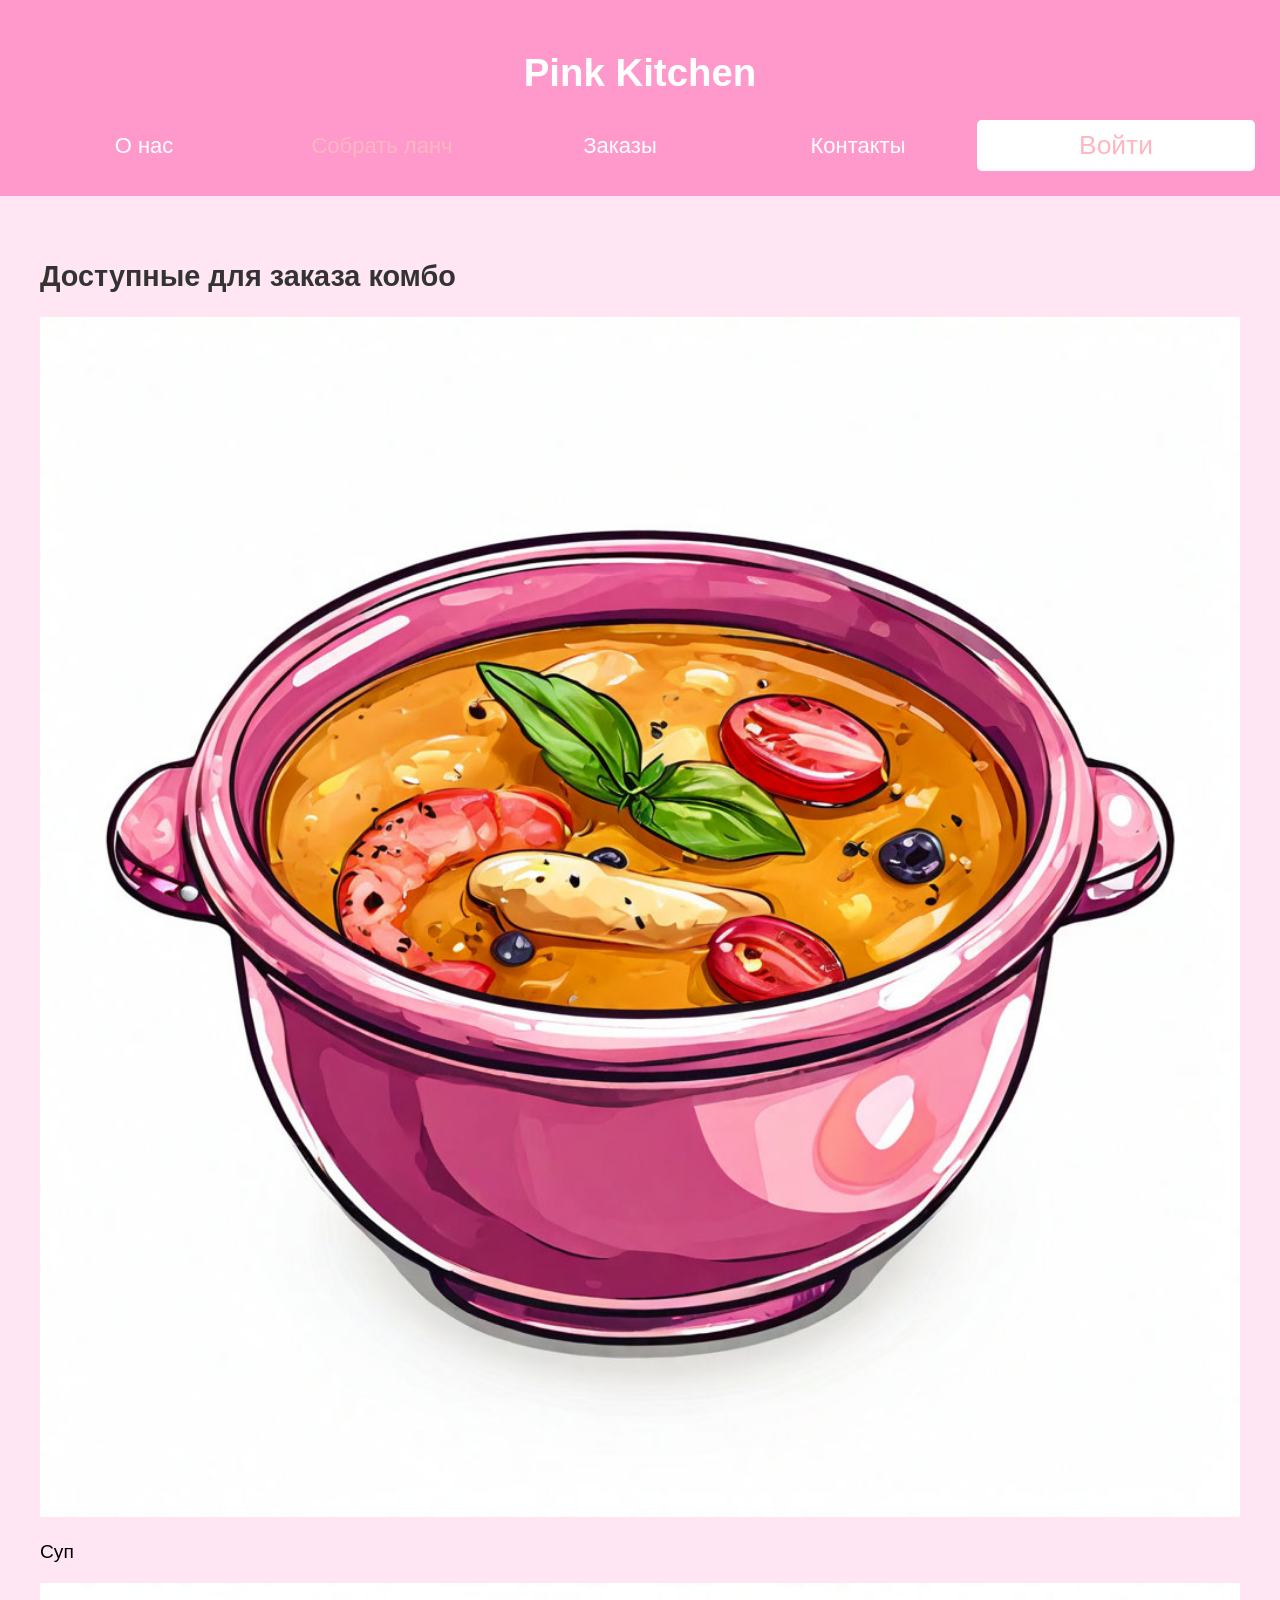
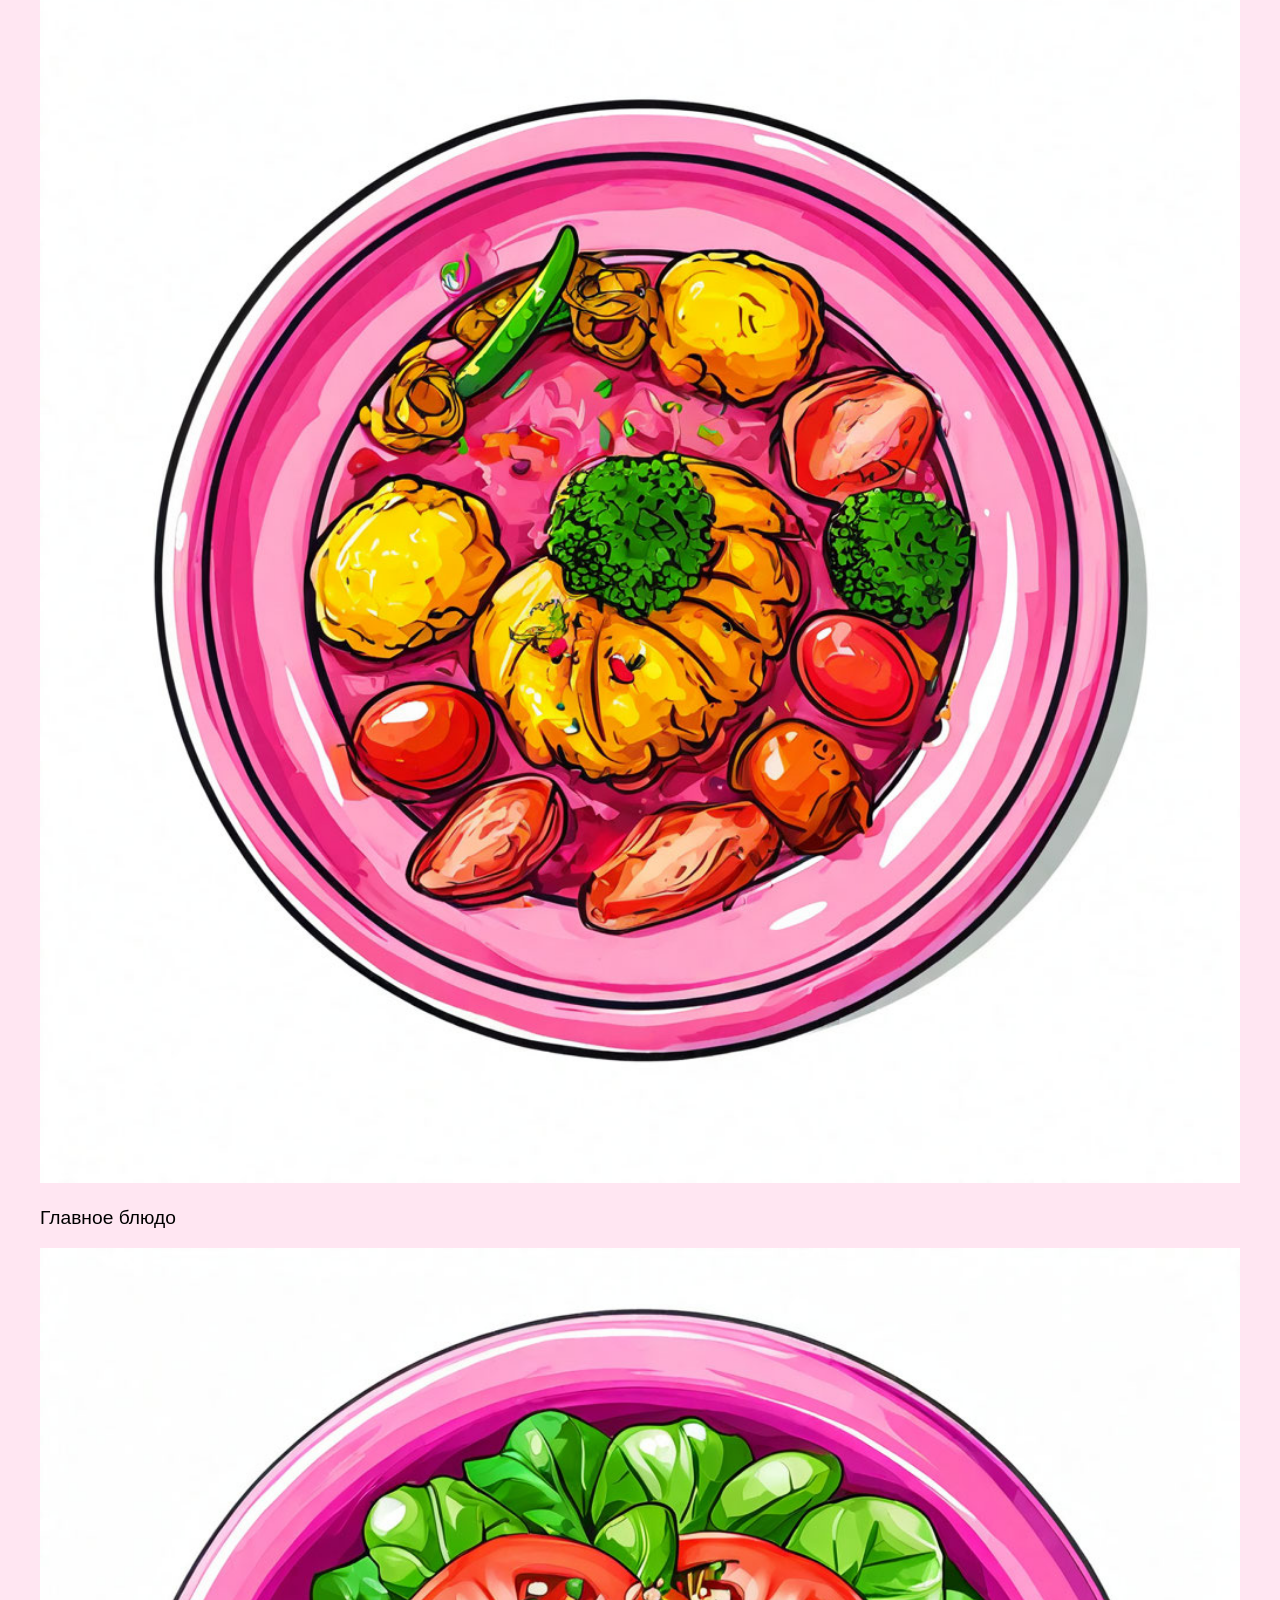
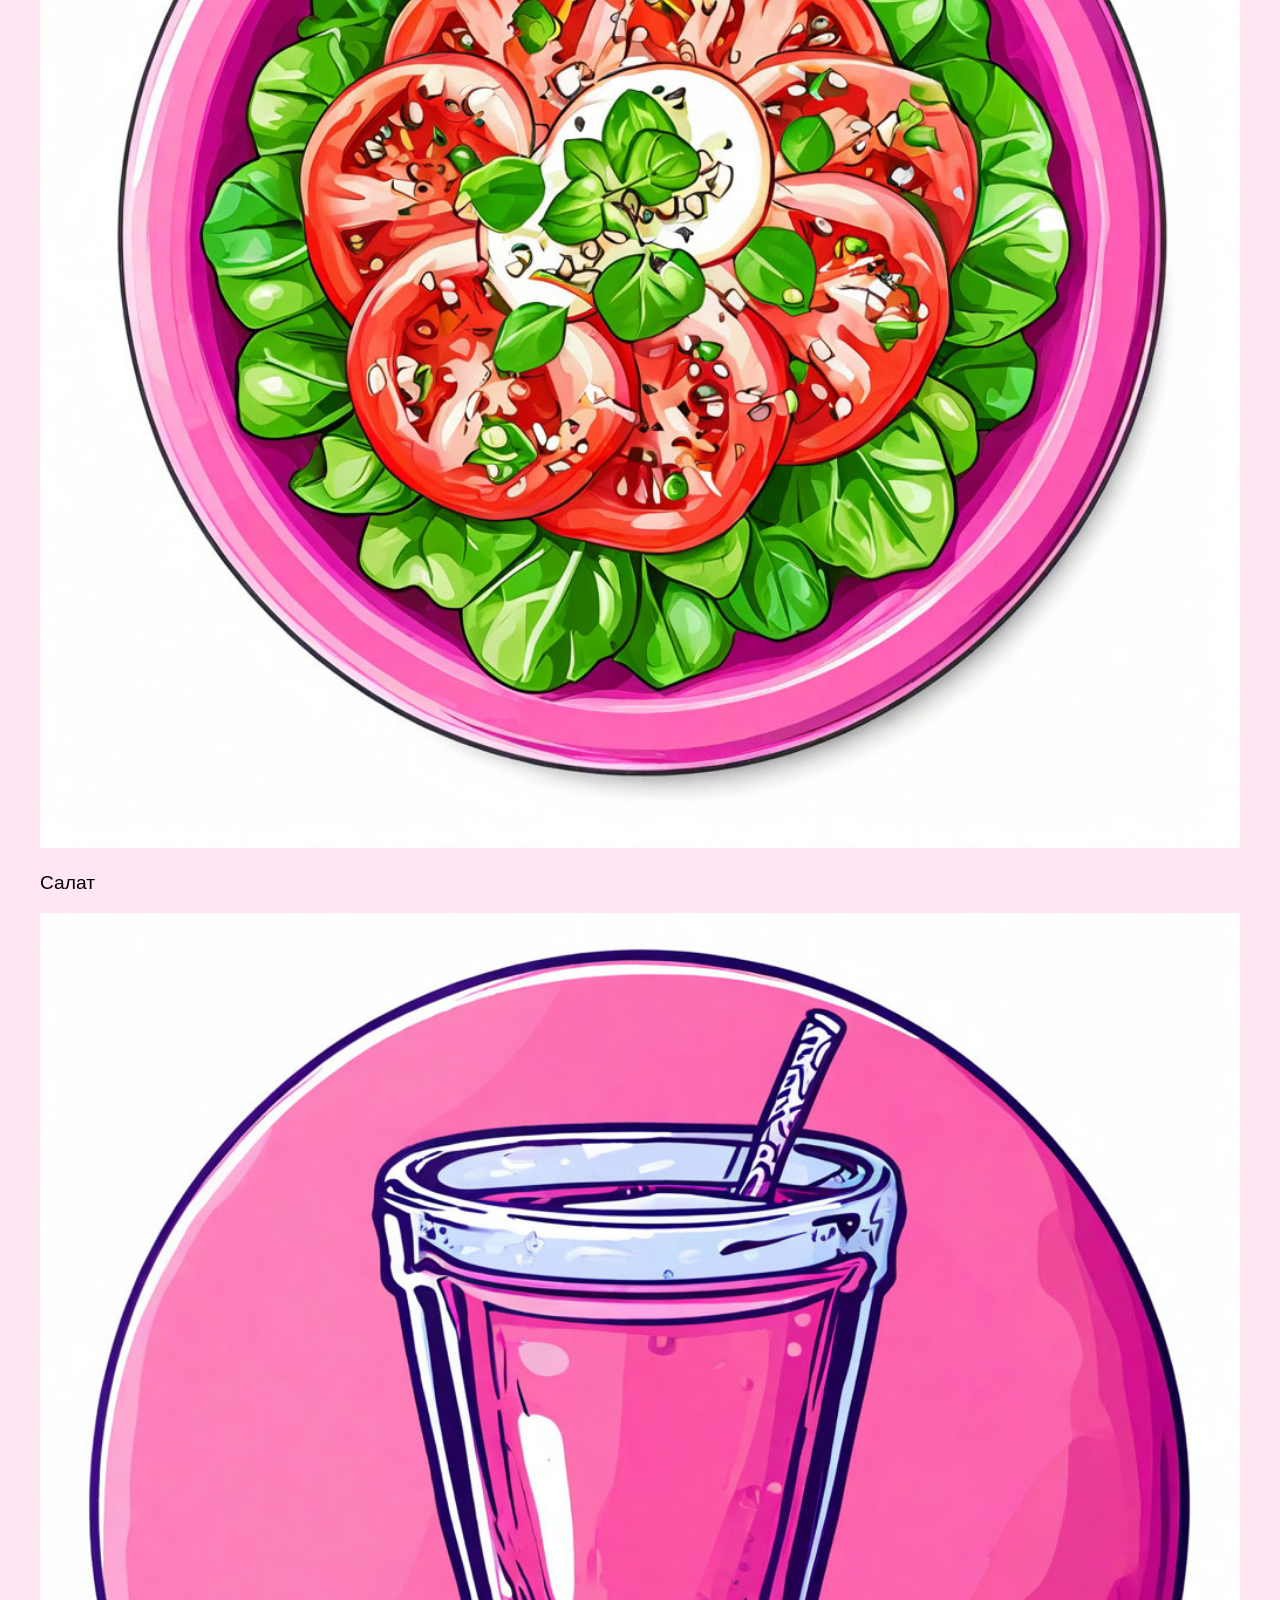
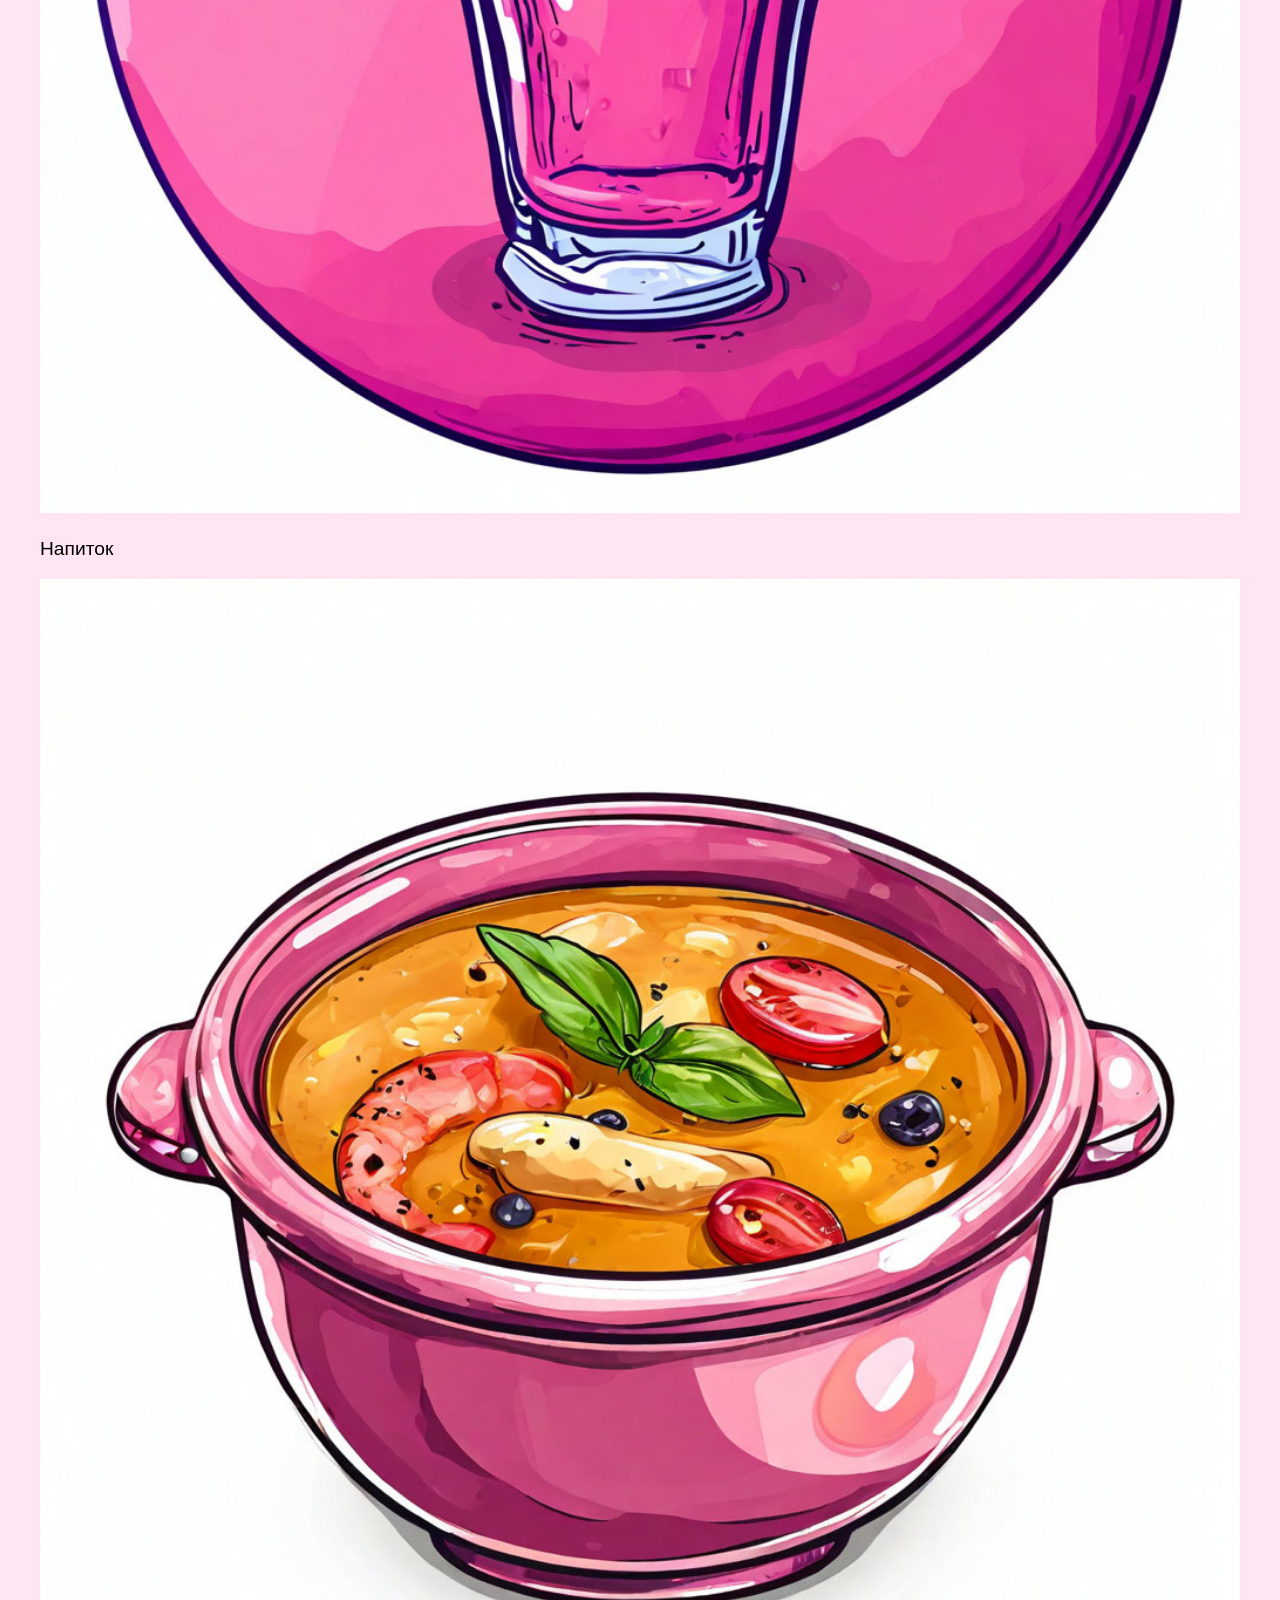
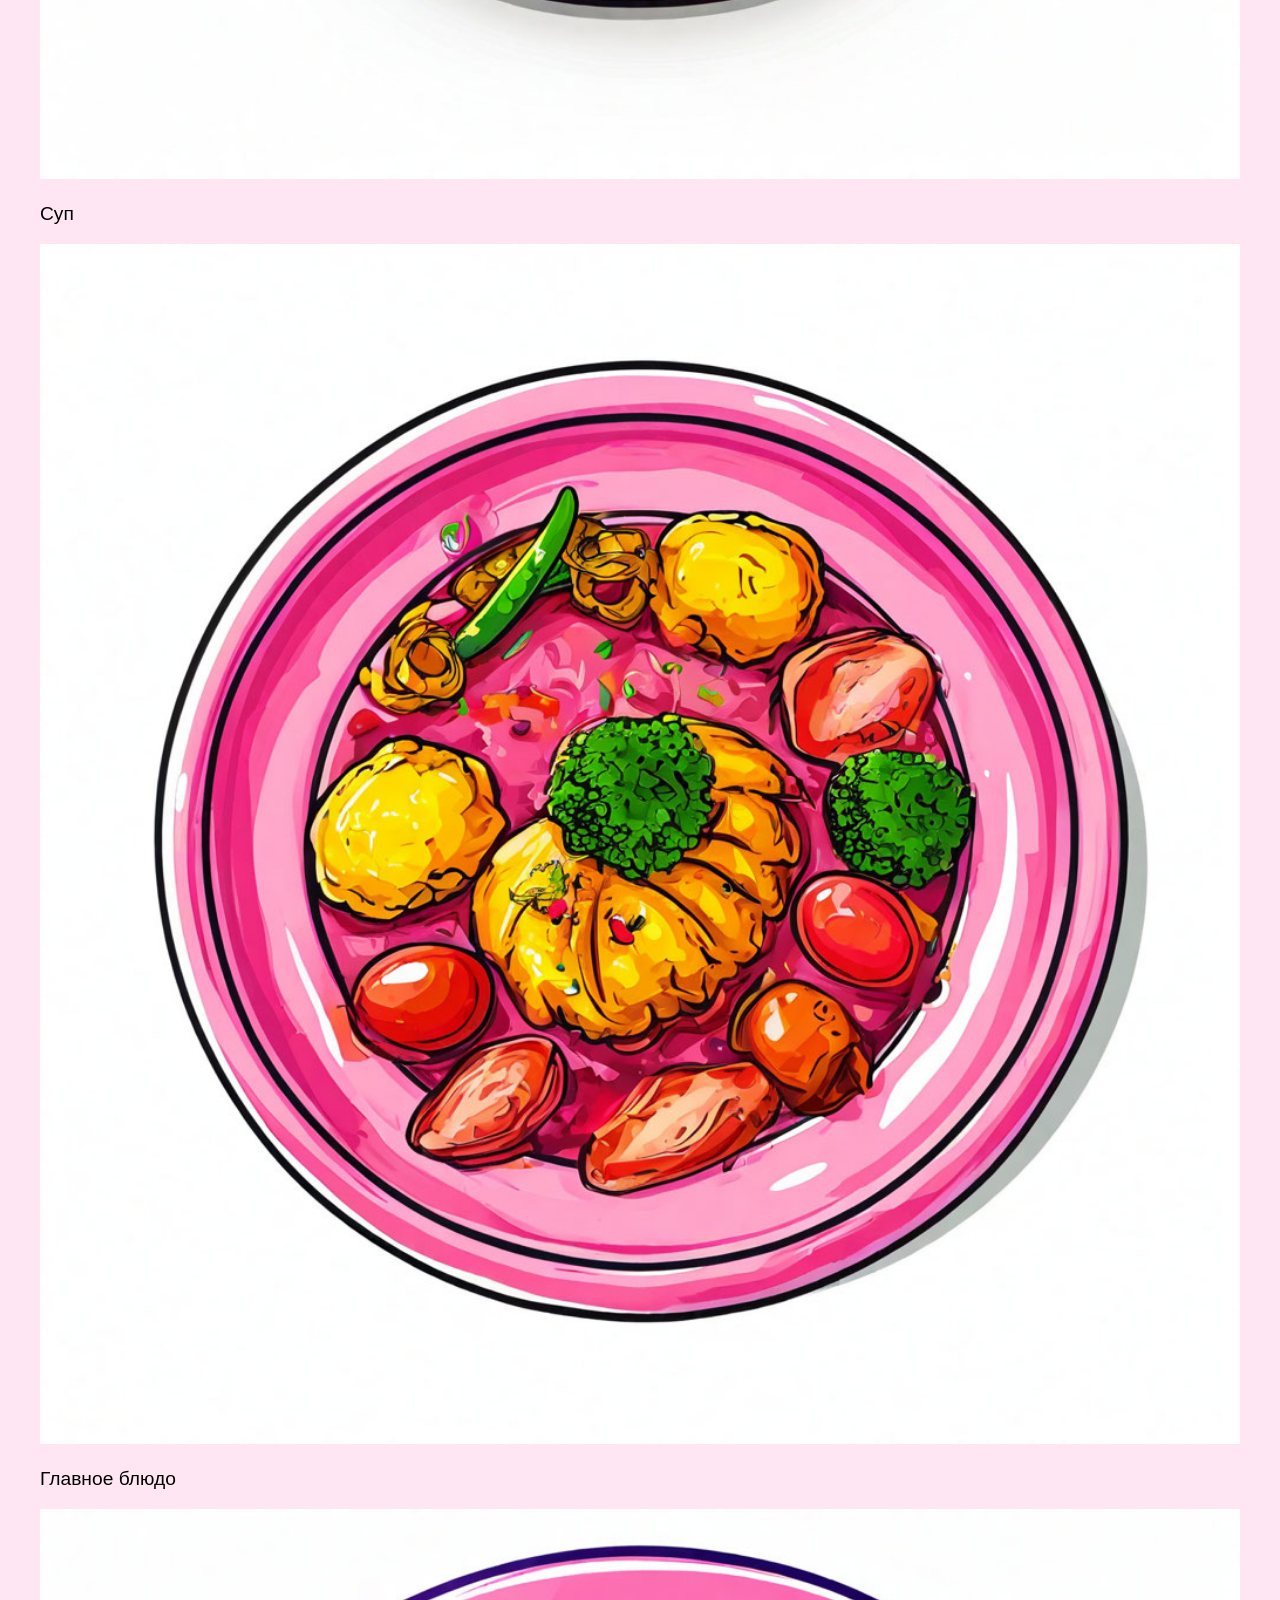
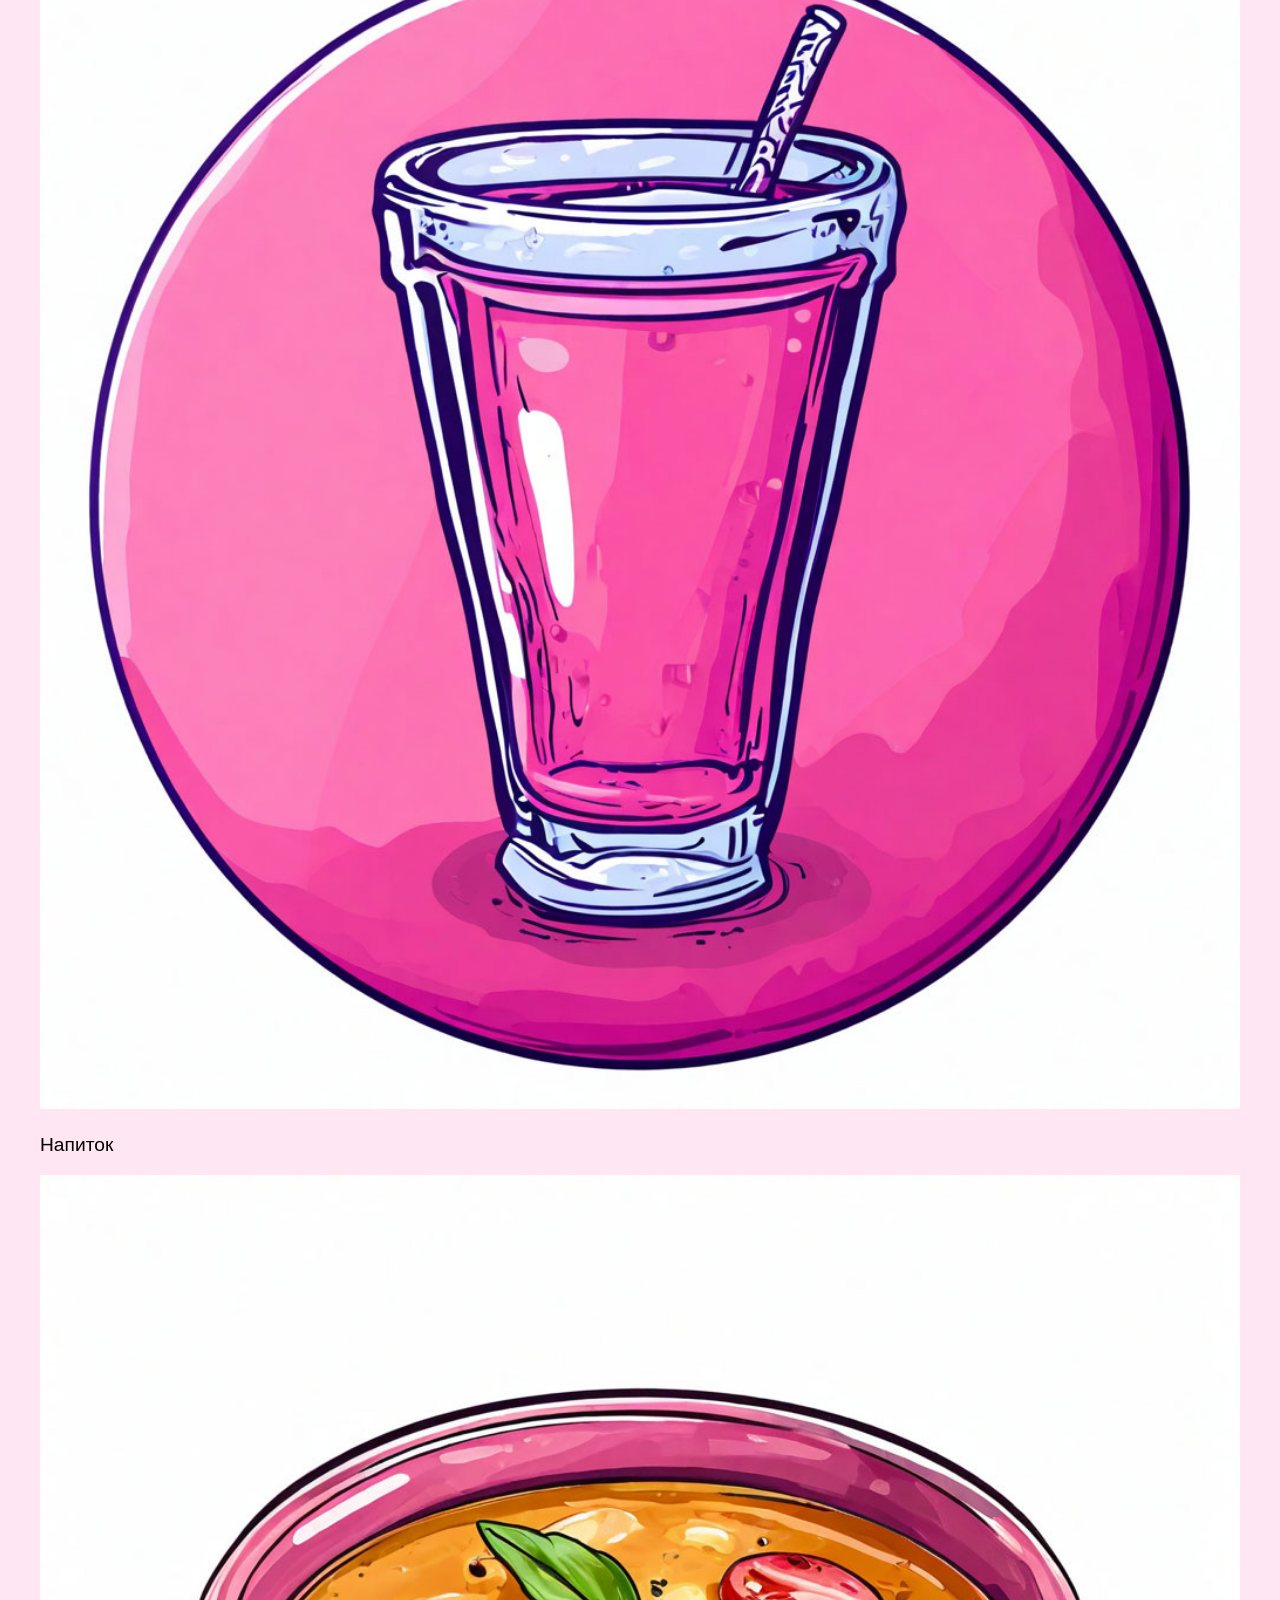
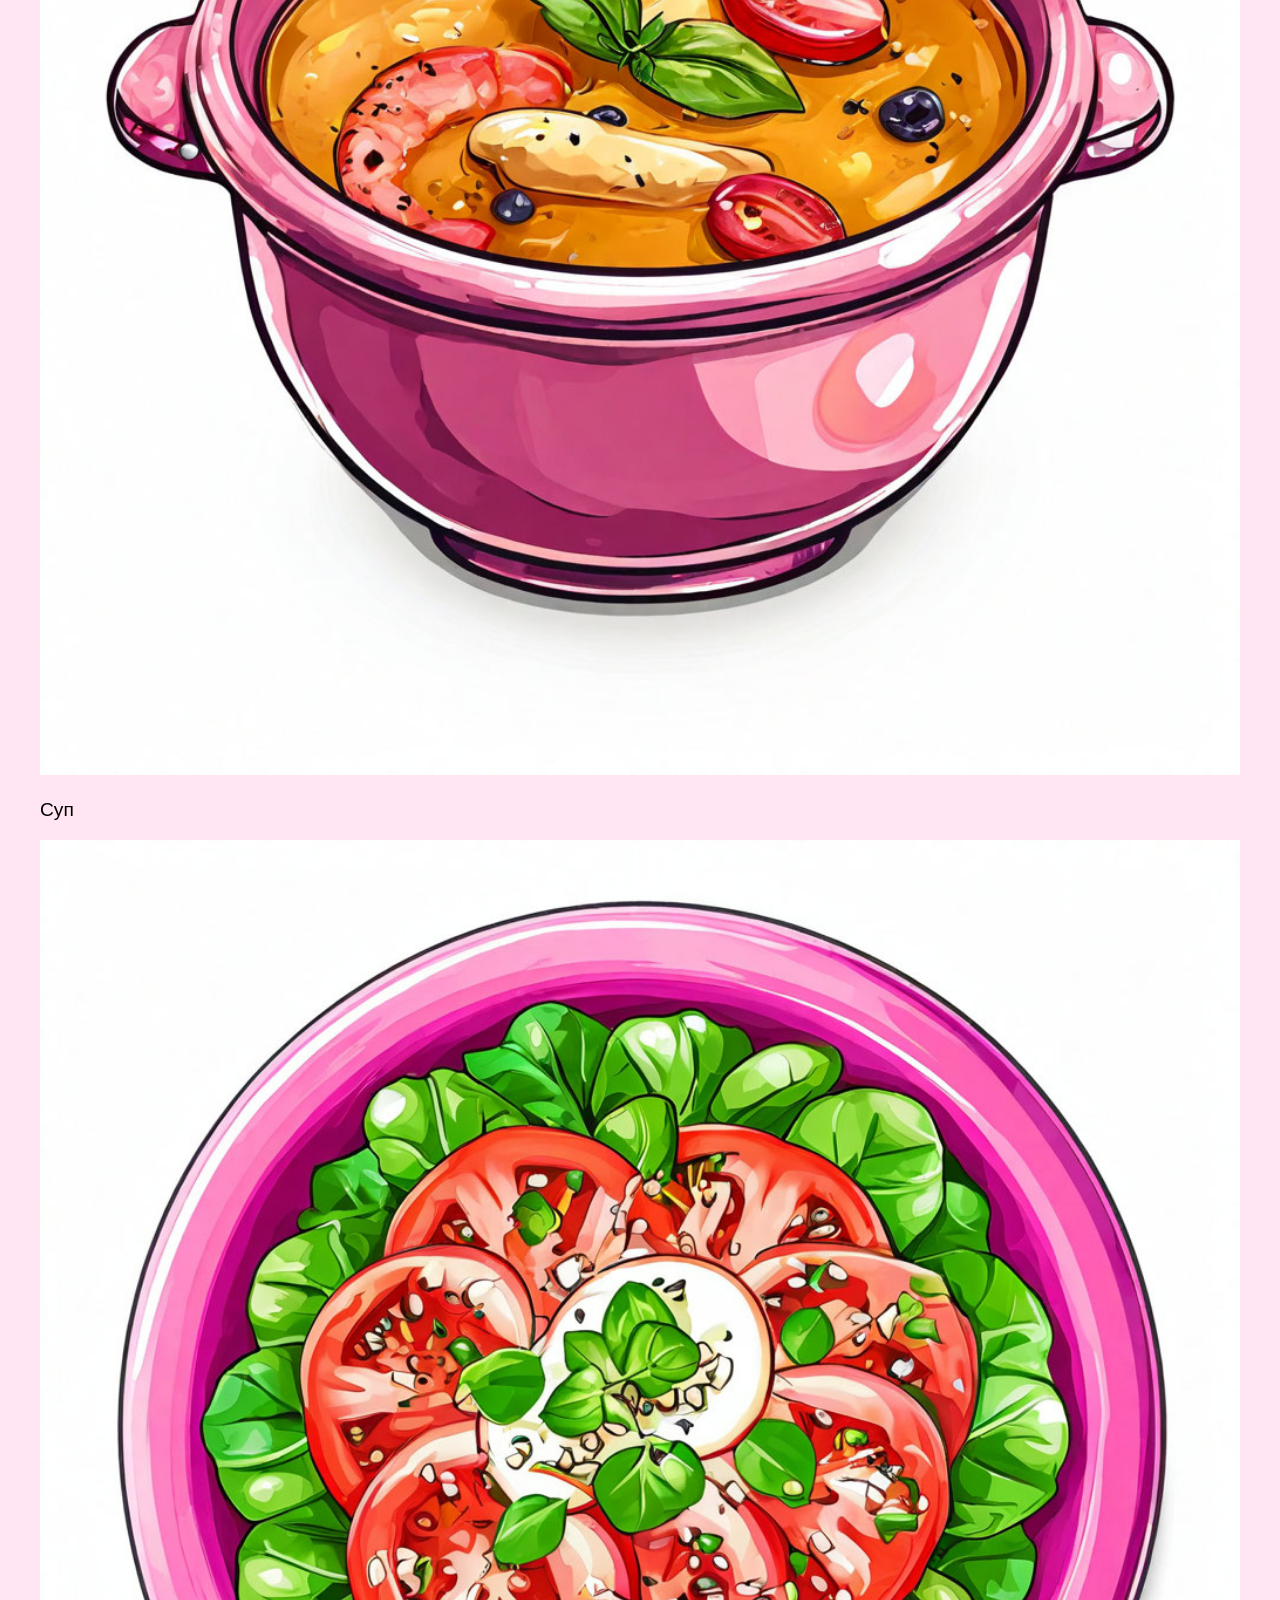
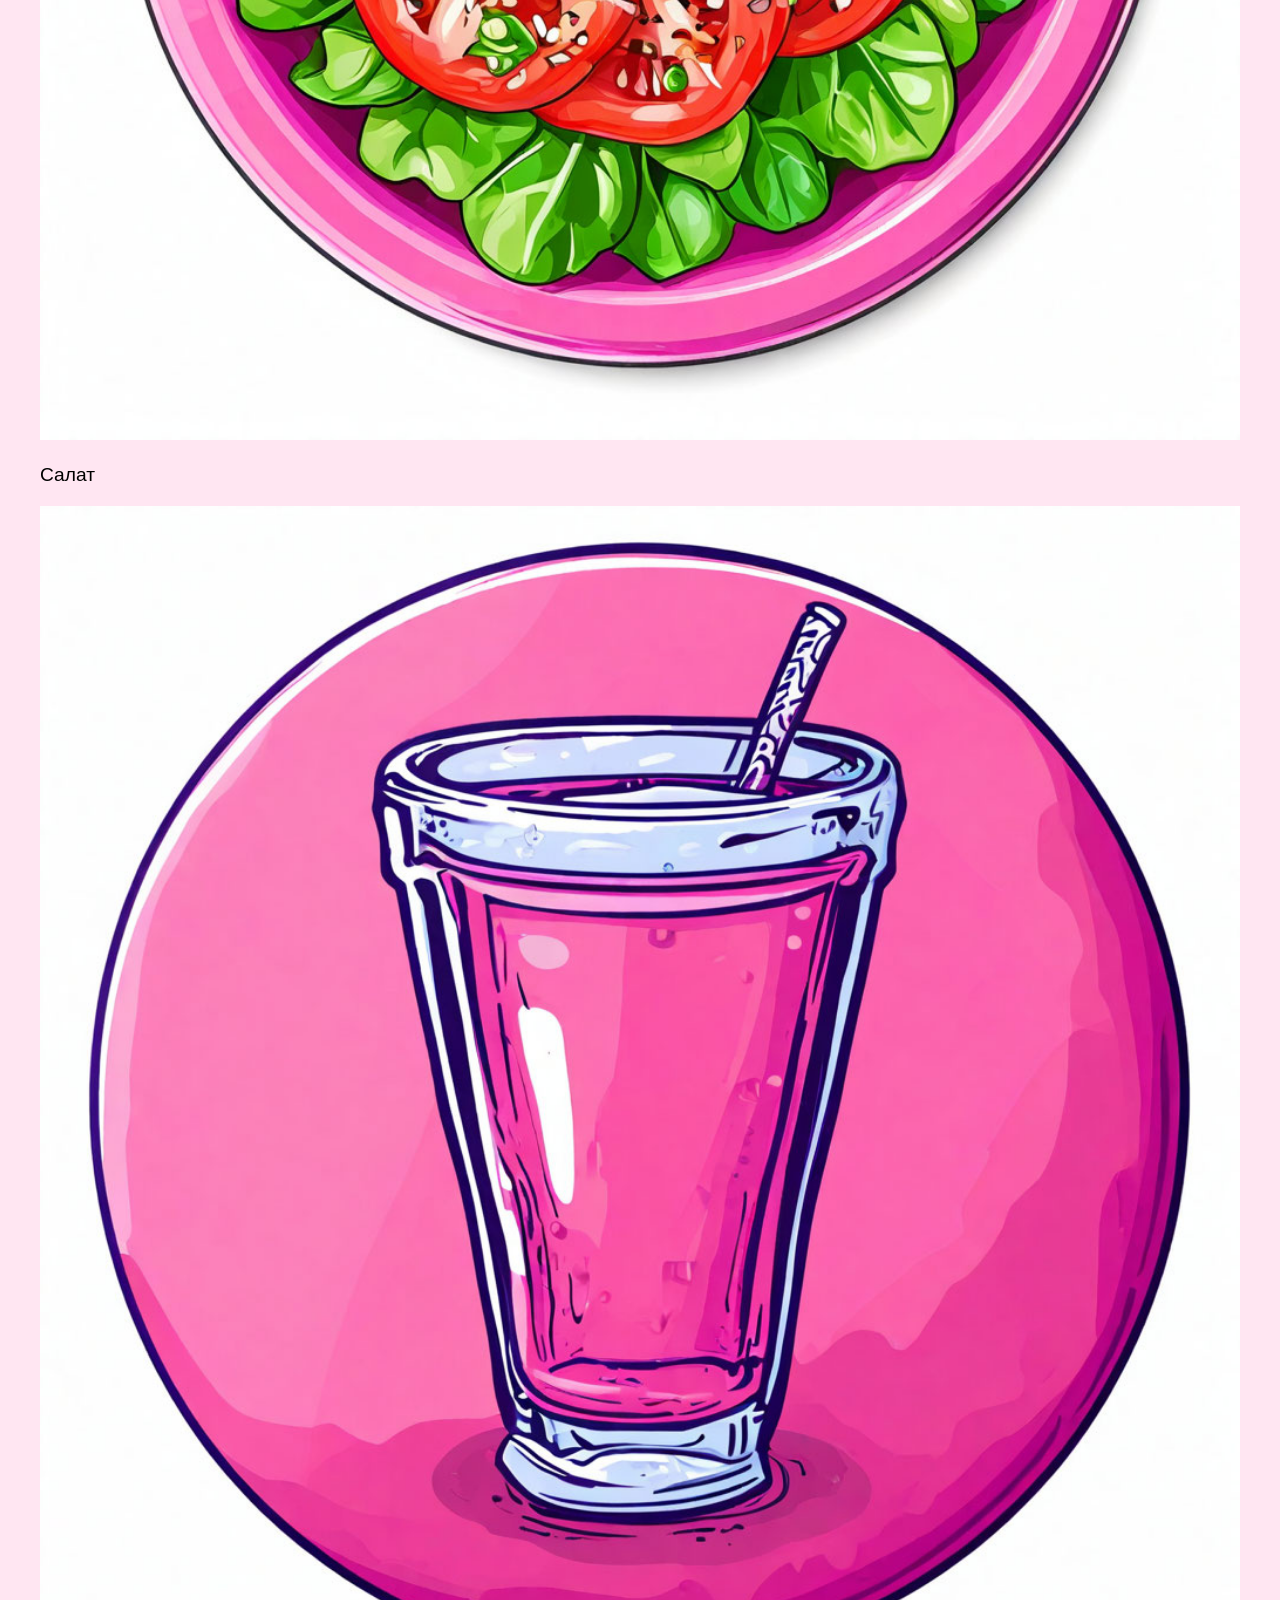
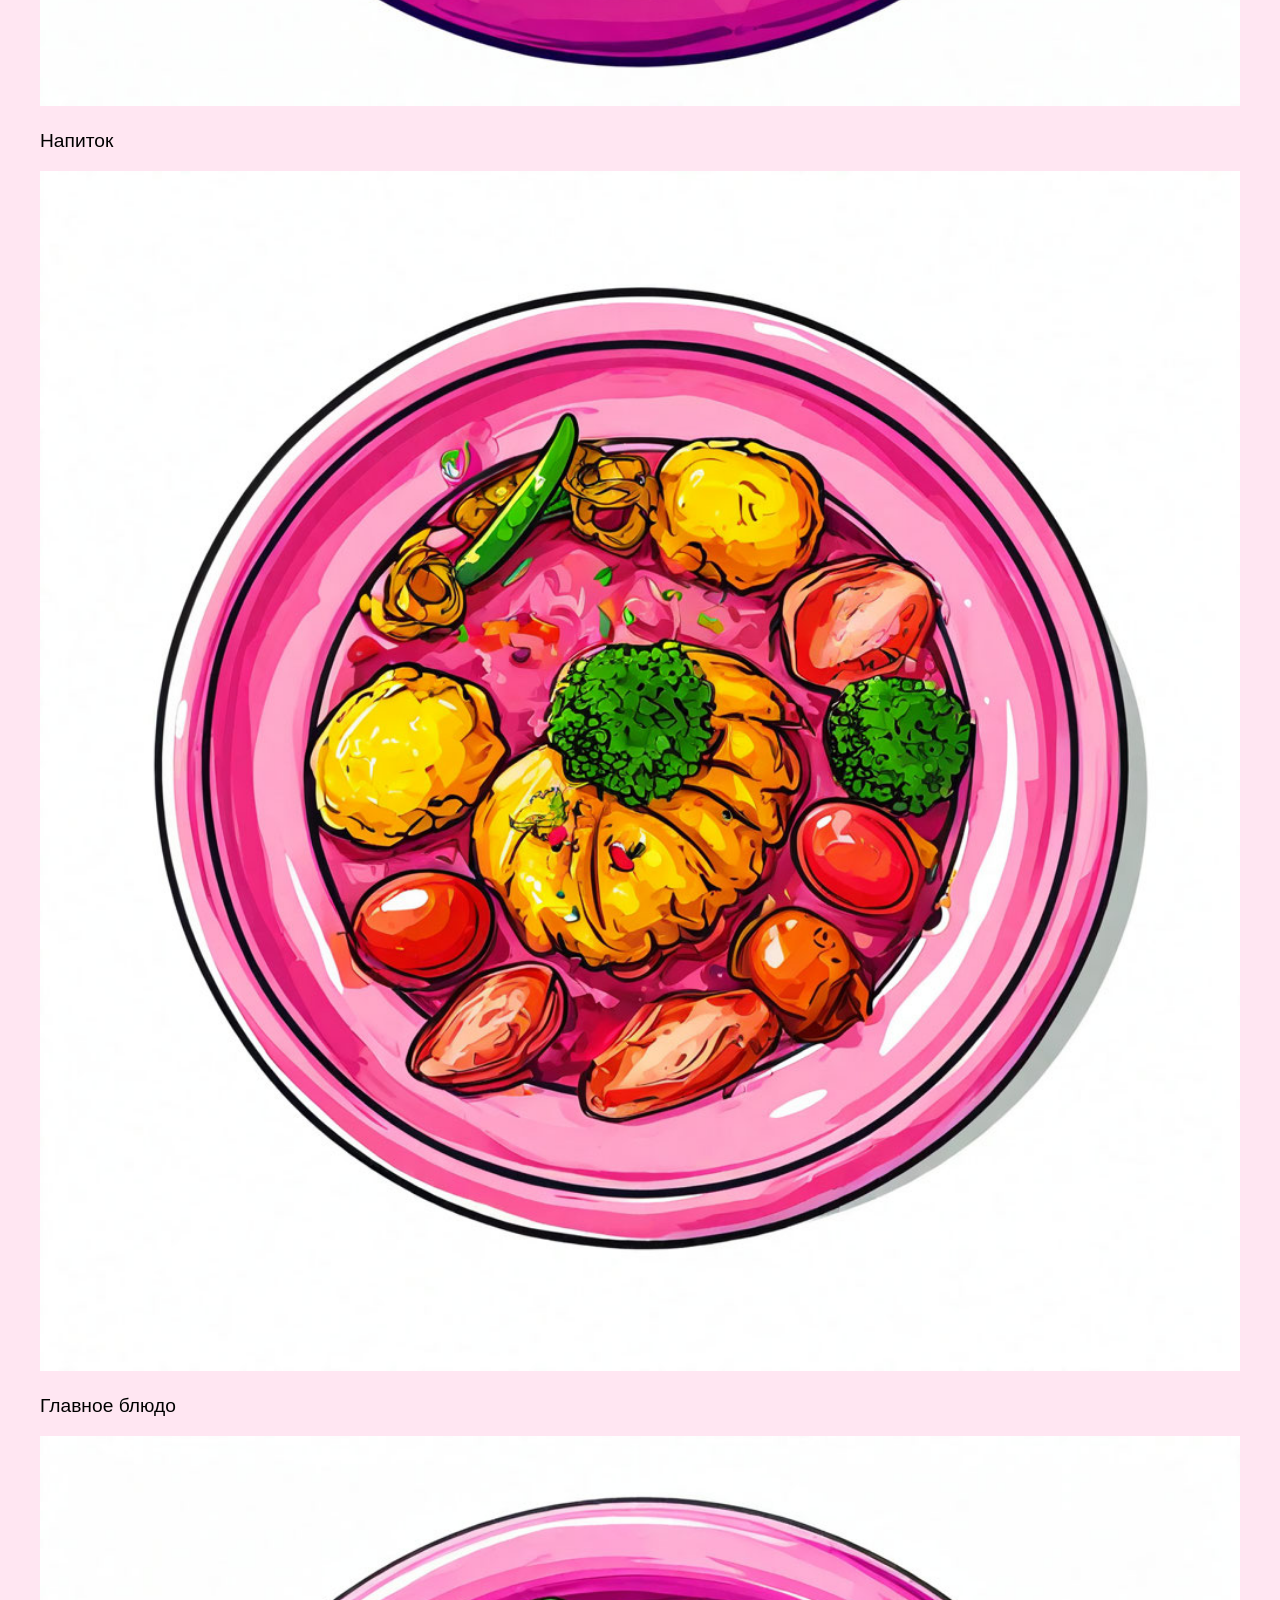
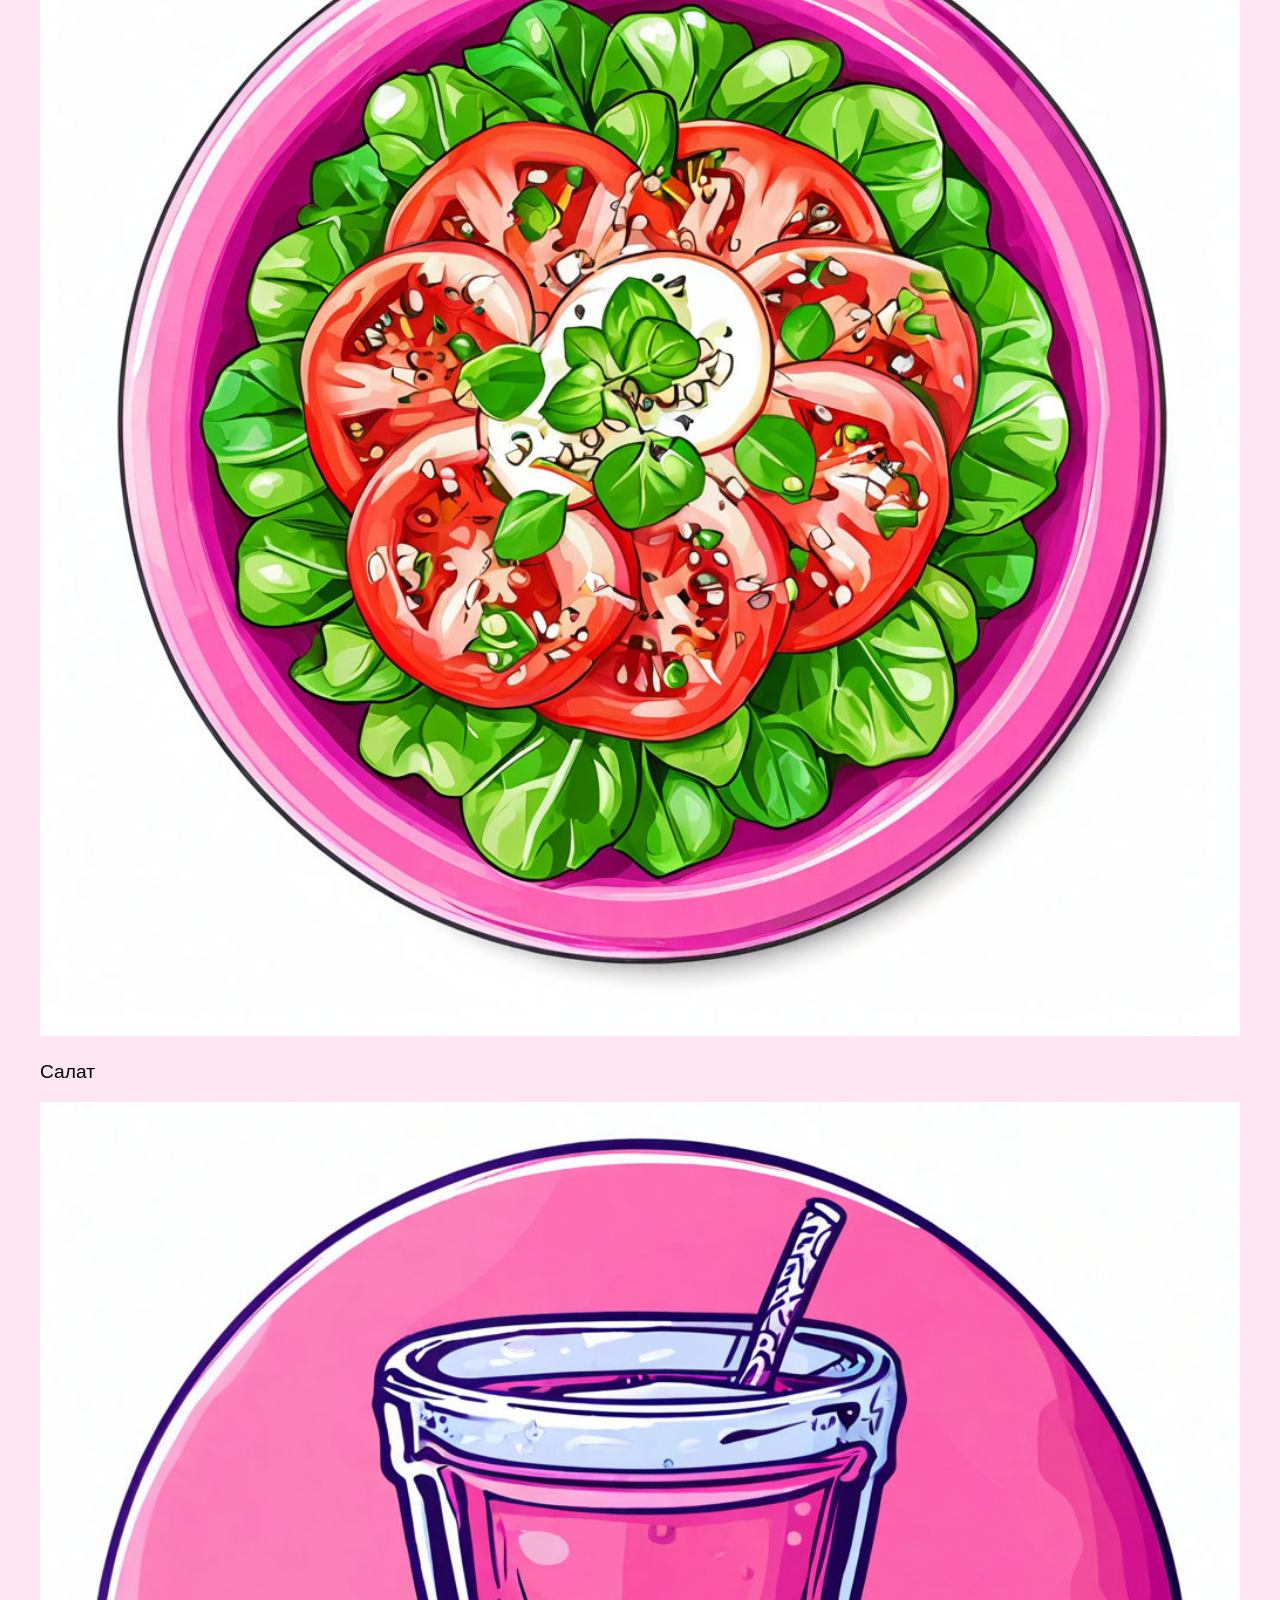
==== commit a29ec81d: "Update lunch.html" ====
--- a/lunch.html
+++ b/lunch.html
@@ -8,6 +8,7 @@
   <link rel="stylesheet" href="lunch.css" />
   <script src="js/meals.js"></script>
   <script src="js/script.js"></script>
+  <script type="module" src="js/combo.js"></script>
 </head>
 <body>
 <header>
@@ -22,6 +23,110 @@
 </header>
 
 <main>
+  <main>
+  <section class="lunch-combo">
+    <h2>Доступные для заказа комбо</h2>
+    <div class="combo-grid">
+      <div class="combo-item">
+        <div class="dish">
+          <img src="pictures\суп.jpg" alt="Суп" class="dish-img" />
+          <p>Суп</p>
+        </div>
+        <div class="dish">
+          <img
+                  src="pictures\глблюдо.jpg"
+                  alt="Главное блюдо"
+                  class="dish-img"
+          />
+          <p>Главное блюдо</p>
+        </div>
+        <div class="dish">
+          <img src="pictures\салат.jpg" alt="Салат" class="dish-img" />
+          <p>Салат</p>
+        </div>
+        <div class="dish">
+          <img src="pictures\напиток.jpg" alt="Напиток" class="dish-img" />
+          <p>Напиток</p>
+        </div>
+      </div>
+
+      <div class="combo-item">
+        <div class="dish">
+          <img src="pictures\суп.jpg" alt="Суп" class="dish-img" />
+          <p>Суп</p>
+        </div>
+        <div class="dish">
+          <img
+                  src="pictures\глблюдо.jpg"
+                  alt="Главное блюдо"
+                  class="dish-img"
+          />
+          <p>Главное блюдо</p>
+        </div>
+        <div class="dish">
+          <img src="pictures\напиток.jpg" alt="Напиток" class="dish-img" />
+          <p>Напиток</p>
+        </div>
+      </div>
+
+      <div class="combo-item">
+        <div class="dish">
+          <img src="pictures\суп.jpg" alt="Суп" class="dish-img" />
+          <p>Суп</p>
+        </div>
+        <div class="dish">
+          <img src="pictures\салат.jpg" alt="Салат" class="dish-img" />
+          <p>Салат</p>
+        </div>
+        <div class="dish">
+          <img src="pictures\напиток.jpg" alt="Напиток" class="dish-img" />
+          <p>Напиток</p>
+        </div>
+      </div>
+
+      <div class="combo-item">
+        <div class="dish">
+          <img
+                  src="pictures\глблюдо.jpg"
+                  alt="Главное блюдо"
+                  class="dish-img"
+          />
+          <p>Главное блюдо</p>
+        </div>
+        <div class="dish">
+          <img src="pictures\салат.jpg" alt="Салат" class="dish-img" />
+          <p>Салат</p>
+        </div>
+        <div class="dish">
+          <img src="pictures\напиток.jpg" alt="Напиток" class="dish-img" />
+          <p>Напиток</p>
+        </div>
+      </div>
+
+      <div class="combo-item">
+        <div class="dish">
+          <img
+                  src="pictures\глблюдо.jpg"
+                  alt="Главное блюдо"
+                  class="dish-img"
+          />
+          <p>Главное блюдо</p>
+        </div>
+        <div class="dish">
+          <img src="pictures\напиток.jpg" alt="Напиток" class="dish-img" />
+          <p>Напиток</p>
+        </div>
+      </div>
+
+      <div class="combo-item dessert-item">
+        <div class="dish">
+          <img src="pictures\десерт.jpg" alt="Десерт" class="dish-img" />
+          <p>Десерт</p>
+          <p class="dessert-note">(Можно добавить к любому заказу)</p>
+        </div>
+      </div>
+  </section>
+
   <section>
     <h2>Супы</h2>
     <div class="filters">
--- a/lunch.css
+++ b/lunch.css
@@ -1,172 +1,196 @@
-/* Основные стили */
 body {
-    margin: 0;
-    padding: 0;
-    font-size: 16px;
-    color: #333;
-    font-family: 'Roboto', sans-serif;
+    font-family: 'Comic Sans MS', cursive, sans-serif;
+    background-color: #ffe6f2;
 }
 
-header {
-    background-color: #f8f9fa;
-    padding: 20px;
-    text-align: center;
+.meals-grid {
+    display: grid;
+    grid-template-columns: repeat(3, 1fr);
+    gap: 10px;
 }
 
-header h1 {
-    margin: 0;
-    font-size: 24px;
+.meal-item {
+    background-color: white;
+    padding: 30px 40px;
+    border-radius: 35px;
+    display: flex;
+    flex-direction: column;
+    align-items: center;
+    filter: drop-shadow(17px 19px 24px rgb(255, 182, 193));
+    cursor: pointer;
+    transition: border 0.3s, background-color 0.3s;
 }
 
-nav {
-    margin-top: 10px;
-    display: flex;
-    justify-content: center;
-    align-items: center;
-    gap: 15px;
-    flex-wrap: wrap;
+.meal-item img {
+    width: 100%;
+    height: auto;
+    border-radius: 35px;
 }
 
-nav a {
-    text-decoration: none;
-    color: #007bff;
-    font-size: 18px;
+.meal-item p {
+    margin: 10px 0;
 }
 
-nav a:hover {
-    color: tomato;
+.meal-name {
+    font-size: 1.2em;
 }
 
-nav a.active {
-    color: tomato;
+.meal-price {
+    font-size: 1.5em;
 }
 
-.auth-buttons {
-    position: absolute;
-    top: 20px;
-    right: 20px;
+.meal-weight {
+    color: pink;
 }
 
-.auth-buttons button {
-    background-color: #007bff;
-    color: white;
+.meal-item button {
+    margin-top: auto;
+    padding: 10px 30px;
+    background-color: white;
     border: none;
+    border-radius: 35px;
+    cursor: pointer;
+    transition: background-color 0.3s;
+}
+
+.meal-item:hover {
+    border: 2px solid rgb(255, 182, 193);
+}
+
+.meal-item:hover button {
+    background-color: rgb(255, 182, 193);
+}
+
+.form-container {
+    display: flex;
+    justify-content: space-between;
+    gap: 20px;
+    padding: 0 20px;
+}
+
+.order-section,
+.customer-section {
+    flex: 1;
+    padding: 15px;
+    border: 1px solid rgb(255, 182, 193);
+    background-color: white;
+}
+
+legend {
+    font-weight: bold;
+    margin-bottom: 10px;
+}
+
+#order-summary h3 {
+    margin-top: 30px;
+    font-weight: bold;
+}
+
+#order-summary p {
+    margin: 10px 0;
+    font-size: 14px;
+}
+
+.total-cost {
+    font-weight: bold;
+    font-size: 14px;
+}
+
+label {
+    display: block;
+    margin-bottom: 5px;
+    font-size: 14px;
+}
+
+label.inline-label {
+    display: inline-block;
+    margin-right: 10px;
+    font-size: 14px;
+}
+
+small {
+    font-size: 12px;
+    color: deeppink;
+}
+
+input[type="text"],
+input[type="email"],
+input[type="tel"],
+input[type="time"],
+textarea,
+select {
+    width: 100%;
+    padding: 8px;
+    margin-bottom: 10px;
+    border: 1px solid rgb(255, 182, 193);
+    border-radius: 35px;
+    box-sizing: border-box;
+}
+
+.form-buttons {
+    margin-top: 20px;
+    text-align: left;
+}
+
+button {
     padding: 10px 20px;
-    margin-left: 10px;
-    border-radius: 4px;
+    margin-right: 10px;
+    background-color: white;
+    color: deeppink;
+    border: 2px solid rgb(255, 182, 193);
+    border-radius: 35px;
     cursor: pointer;
 }
 
-.auth-buttons button:hover {
-    background-color: #0056b3;
+button[type="reset"]:hover {
+    background-color: deeppink;
+    color: white;
 }
 
-main {
-    padding: 20px;
+button[type="submit"]:hover {
+    background-color: rgb(255, 182, 193);
+    color: white;
 }
 
-section {
-    margin-bottom: 40px;
+.filters button {
+    background-color: white;
+    color: deeppink;
+    border: 1px solid rgb(255, 182, 193);
+    cursor: pointer;
+    transition: background-color 0.3s, color 0.3s;
 }
 
-section h2 {
-    font-size: 22px;
-    margin-bottom: 10px;
-    text-align: center;
+.filters button.active {
+    background-color: rgb(255, 182, 193);
+    color: white;
 }
 
-.dishes-grid {
-    display: grid;
-    grid-template-columns: repeat(auto-fill, minmax(200px, 1fr));
-    gap: 10px;
-}
-
-.dish-card {
-    display: flex;
-    flex-direction: column;
-    padding: 30px 40px;
-    border-radius: 35px;
-    cursor: pointer;
-    background-color: white;
-    filter: drop-shadow(17px 19px 24px rgba(0, 0, 0, 0.13));
-}
-
-.dish-card:hover {
-    border: 2px solid tomato;
-}
-
-.dish-card:hover .add-button {
-    background-color: tomato;
-}
-
-.dish-card img {
-    width: 100%;
-    border-radius: 35px;
-}
-
-.dish-price {
-    font-size: 18px;
-}
-
-.dish-name {
-    font-size: 18px;
-}
-
-.dish-weight {
-    color: gray;
-}
-
-.add-button {
-    background-color: #f1eee9;
-    margin-top: auto;
-    padding: 10px 30px;
-    border-radius: 10px;
-    cursor: pointer;
-    border: none;
-}
-
-footer {
-    background-color: black;
-    color: white;
-    text-align: center;
-    padding: 20px;
-    position: relative;
-    bottom: 0;
-    width: 100%;
-}
-
-footer p {
-    margin: 0;
-    font-size: 16px;
-}
-
-footer a {
-    color: #007bff;
-    text-decoration: none;
-}
-
-footer a:hover {
-    color: #0056b3;
-}
-
-/* Адаптивность */
-@media (max-width: 800px) {
-    nav {
-        justify-content: space-between;
+@media (min-width: 600px) and (max-width: 799px) {
+    .meals-grid {
+        grid-template-columns: repeat(2, 1fr);
     }
-}
-
-@media (max-width: 600px) {
-    nav {
-        flex-direction: column;
-        align-items: center;
+    h1 {
+        text-align: center;
     }
-
-    nav a {
-        font-size: 22px;
-    }
-
     section h2 {
         text-align: center;
     }
 }
+
+@media (min-width: 400px) and (max-width: 599px) {
+    .meals-grid {
+        grid-template-columns: 1fr;
+    }
+    h1,
+    section h2 {
+        text-align: center;
+    }
+    .form-container {
+        flex-direction: column;
+    }
+    .order-section,
+    .customer-section {
+        width: 100%;
+        padding: 10px;
+    }
+}
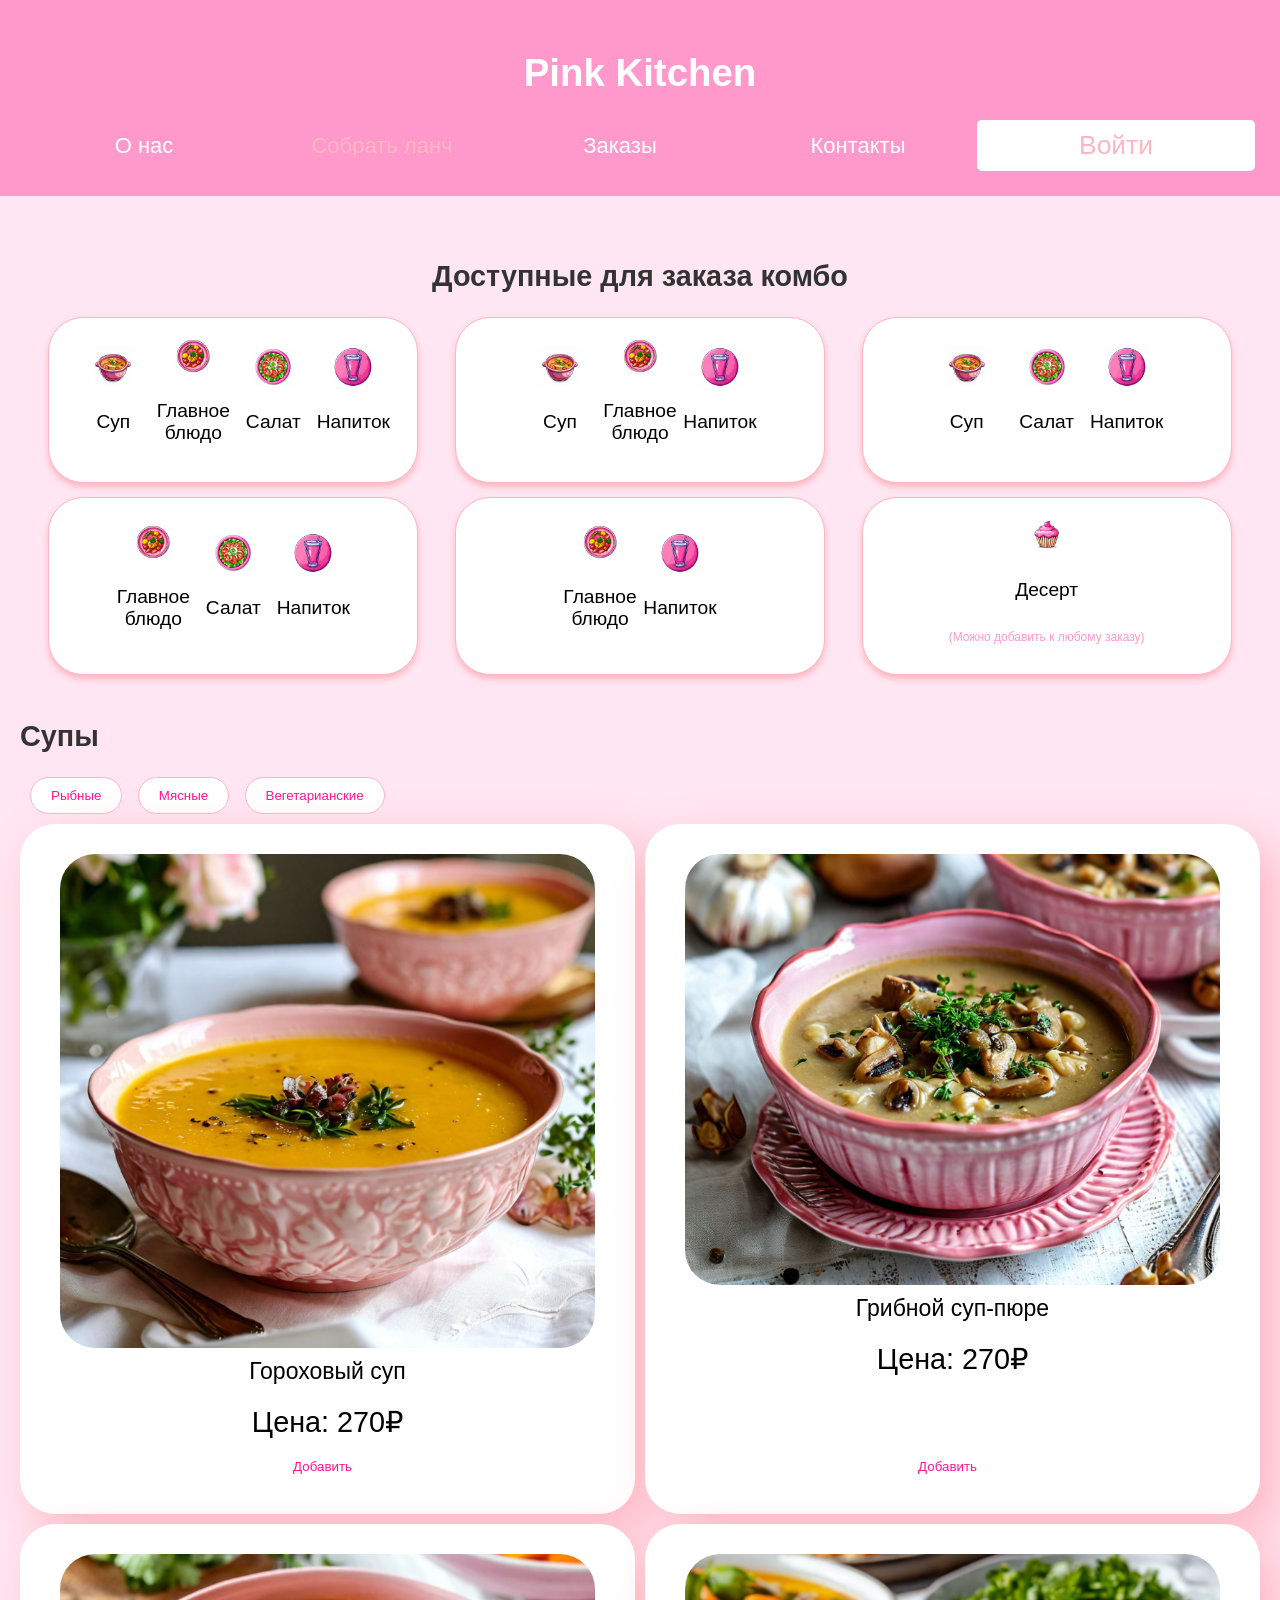
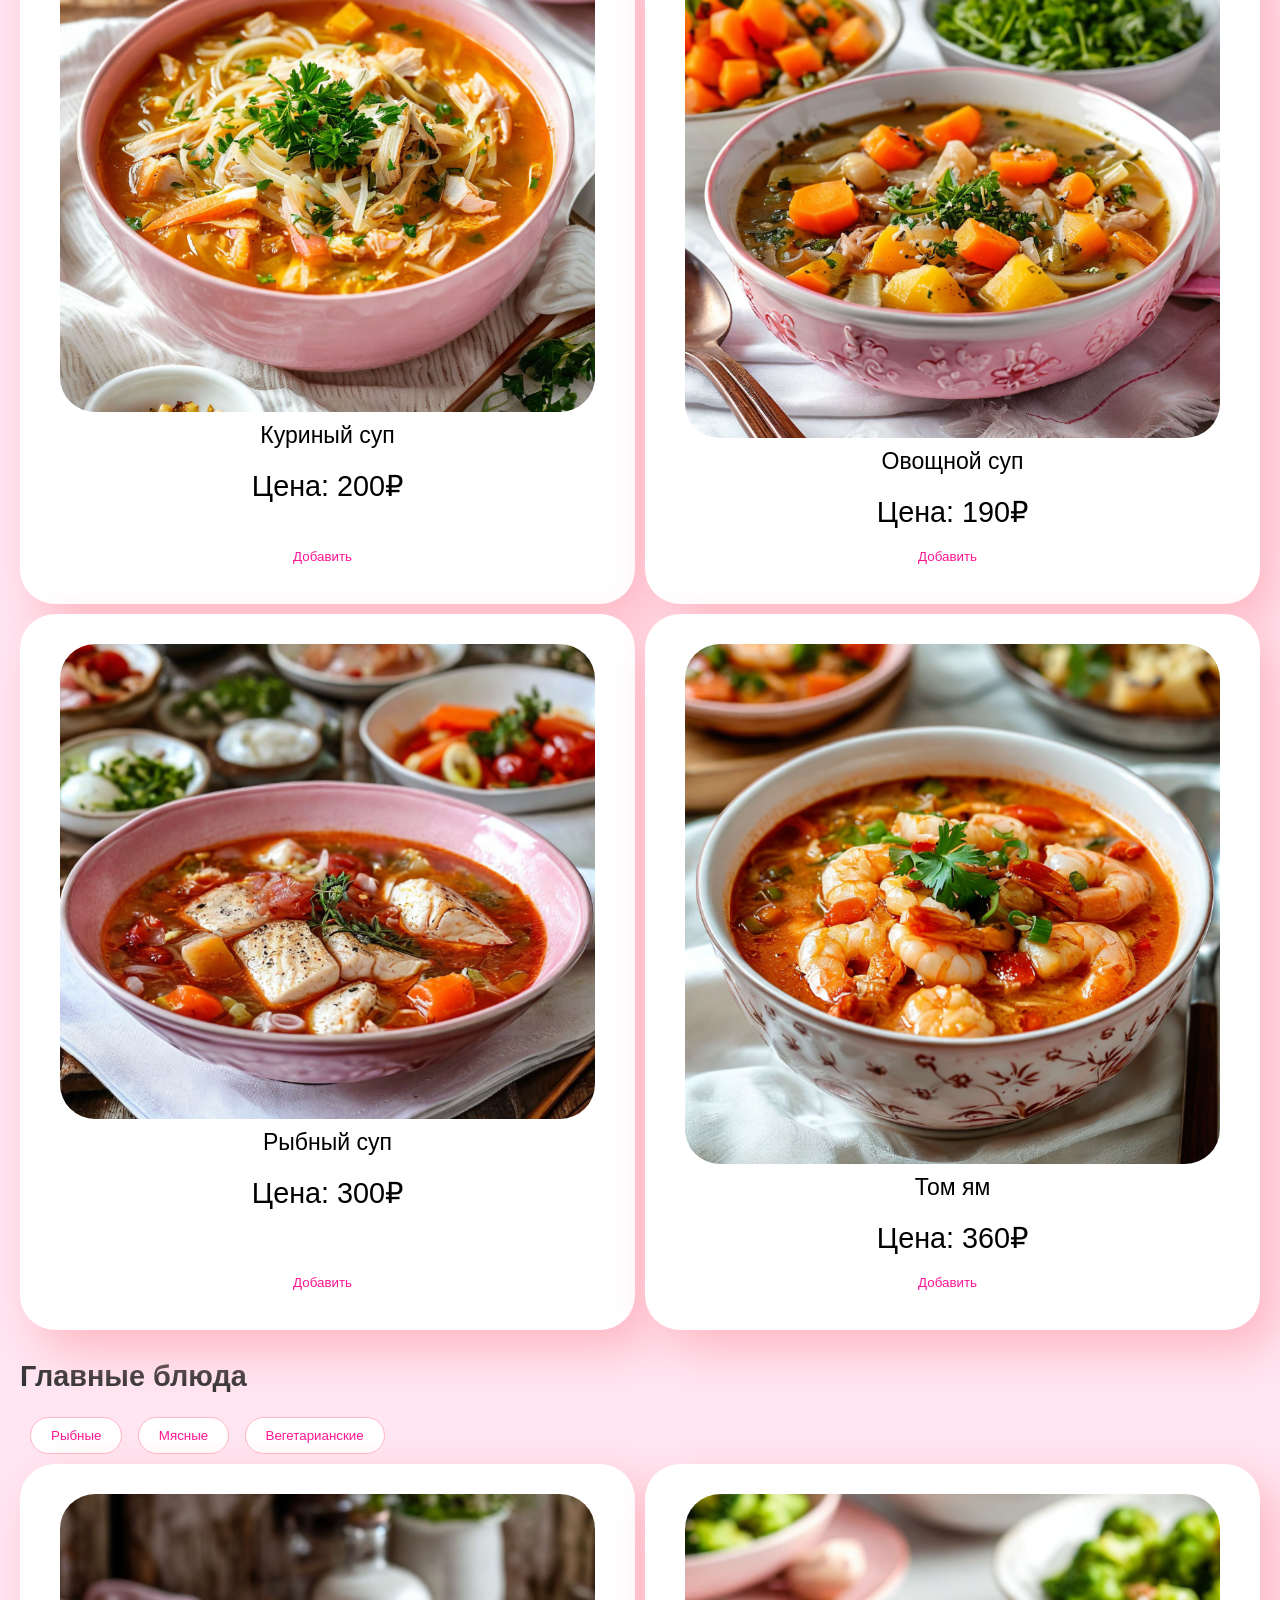
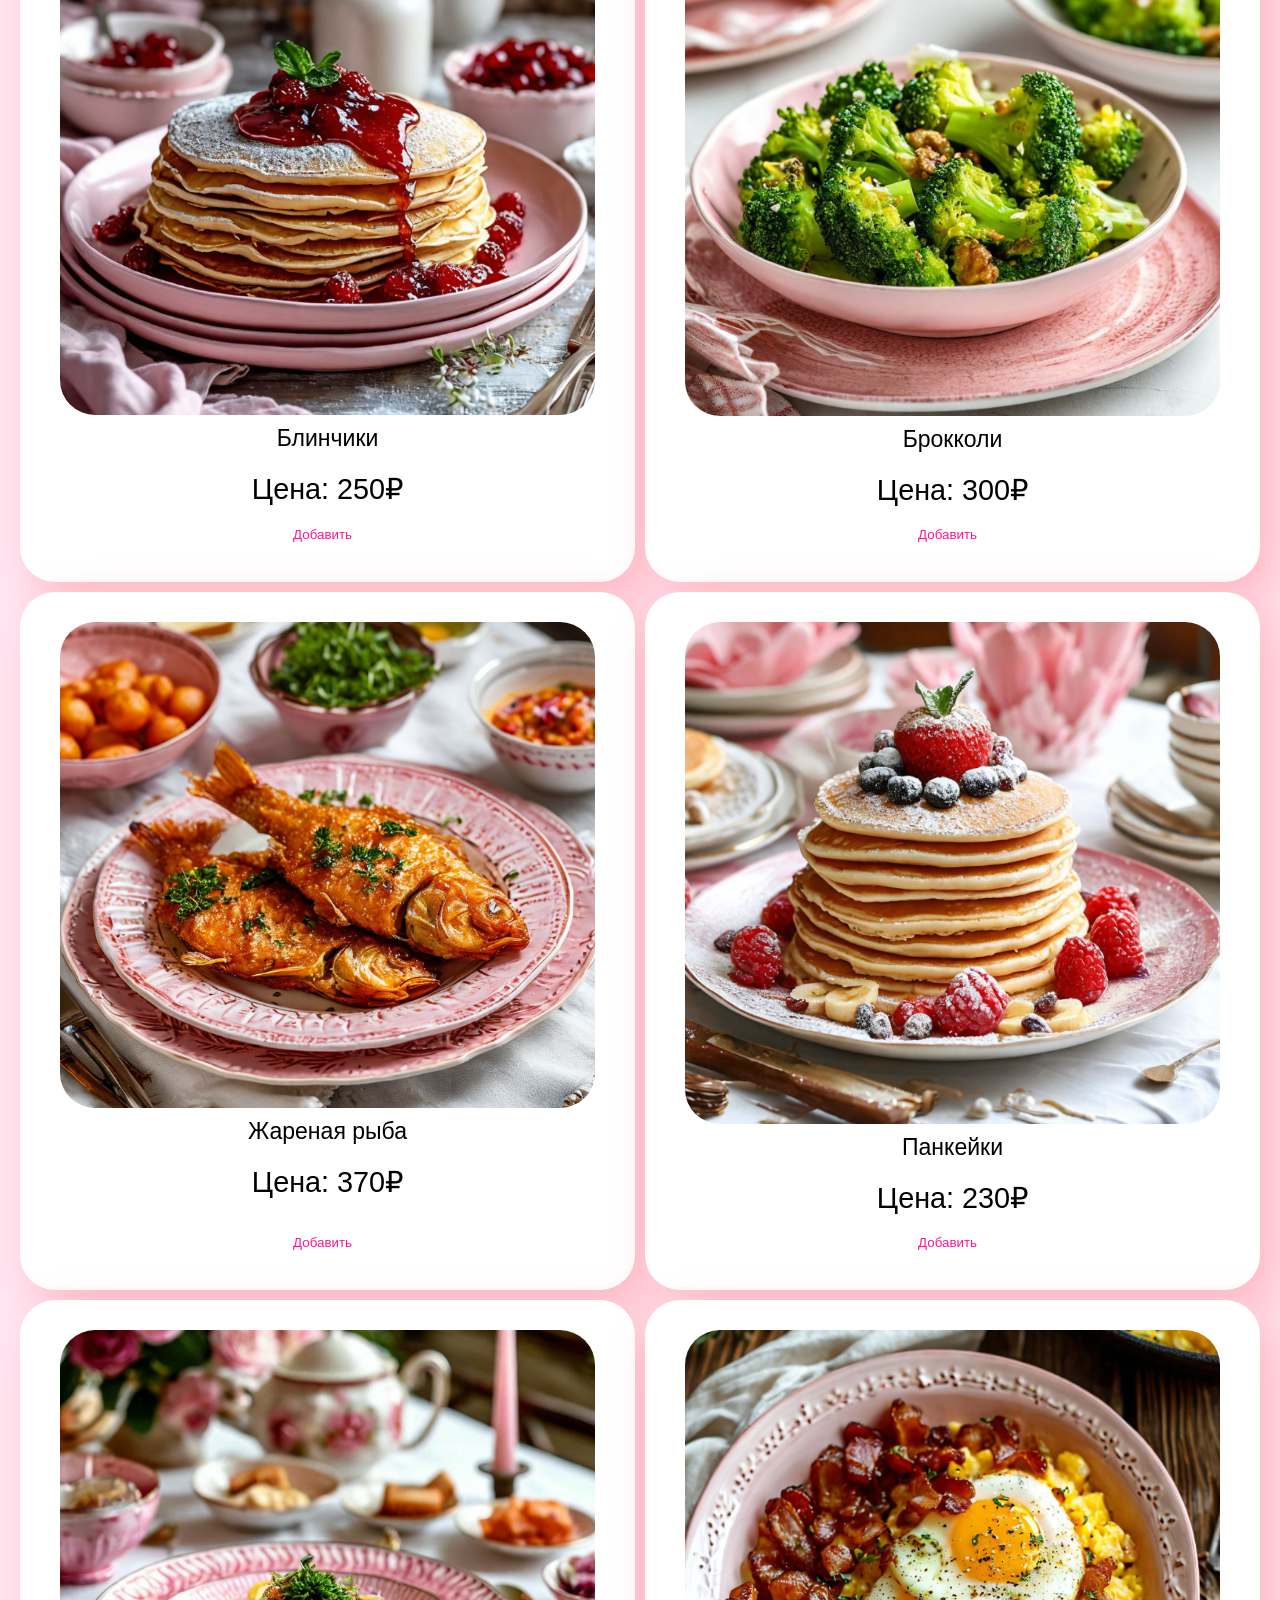
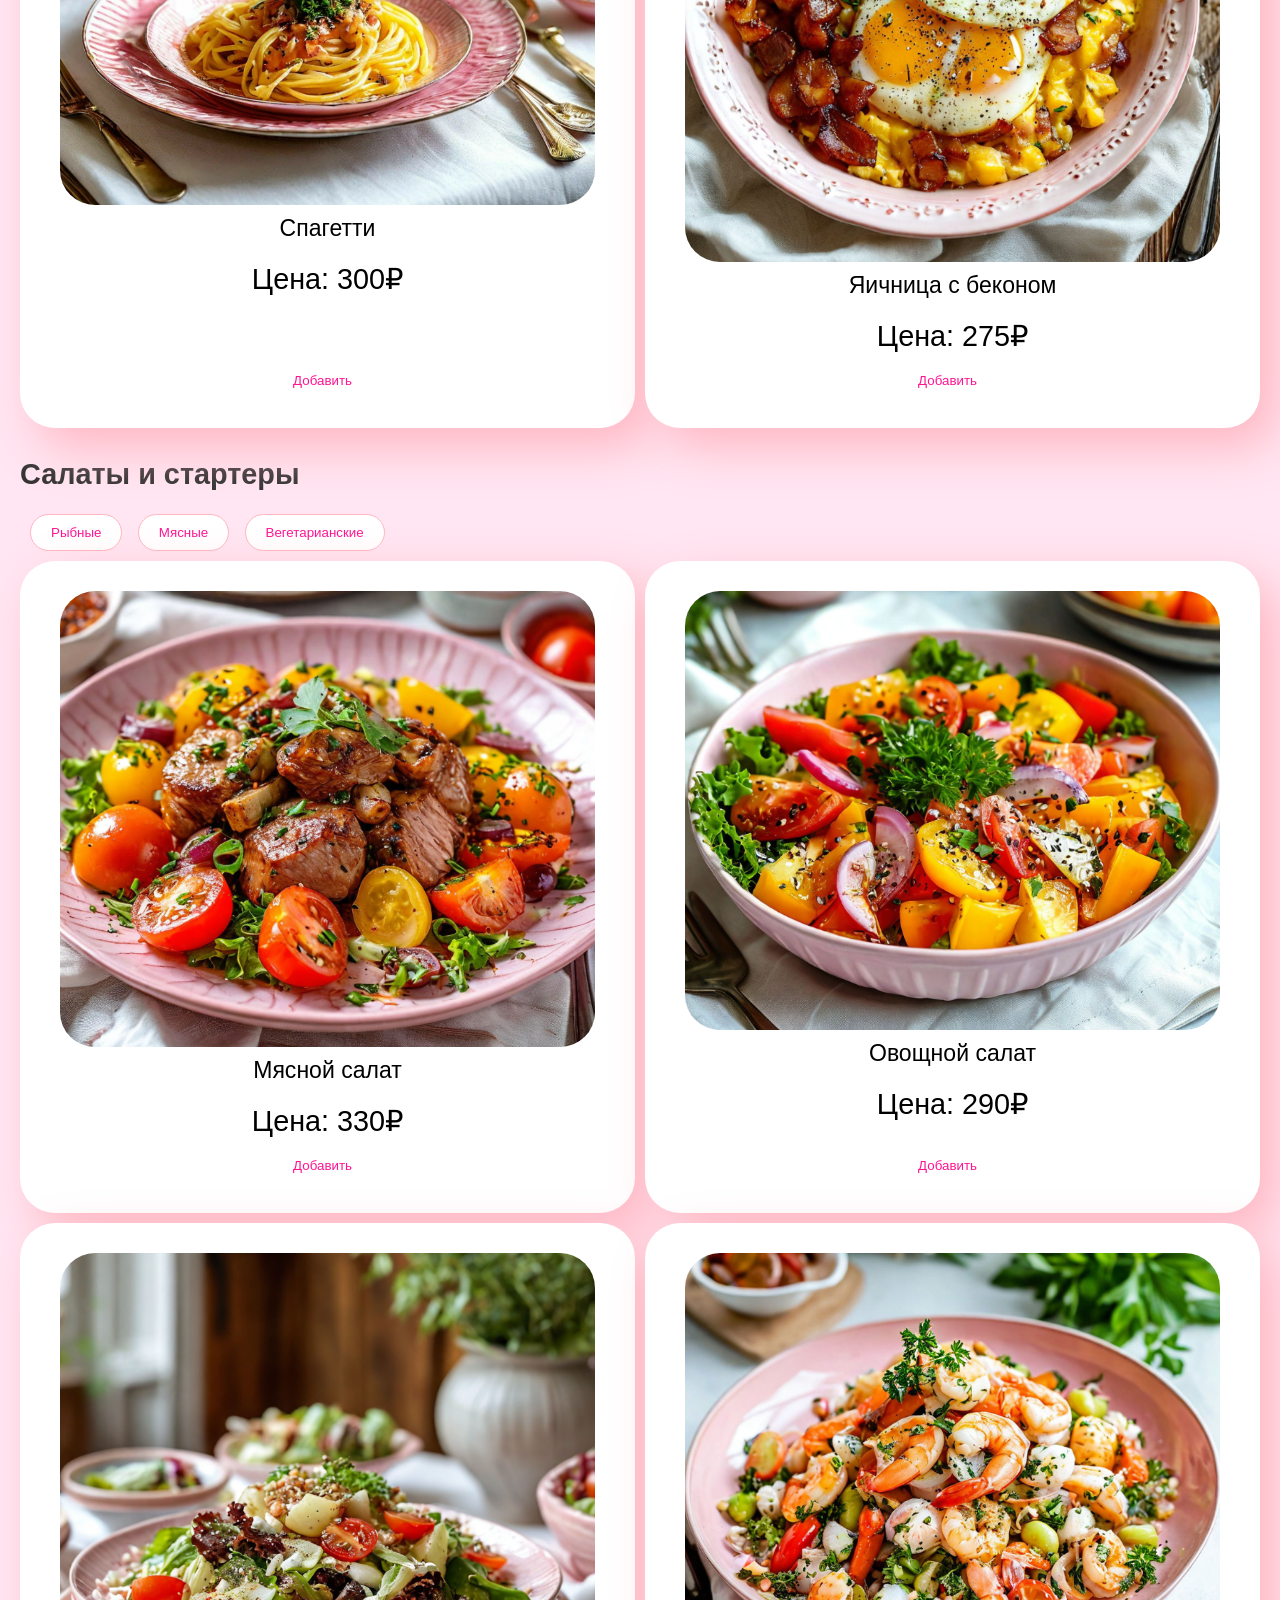
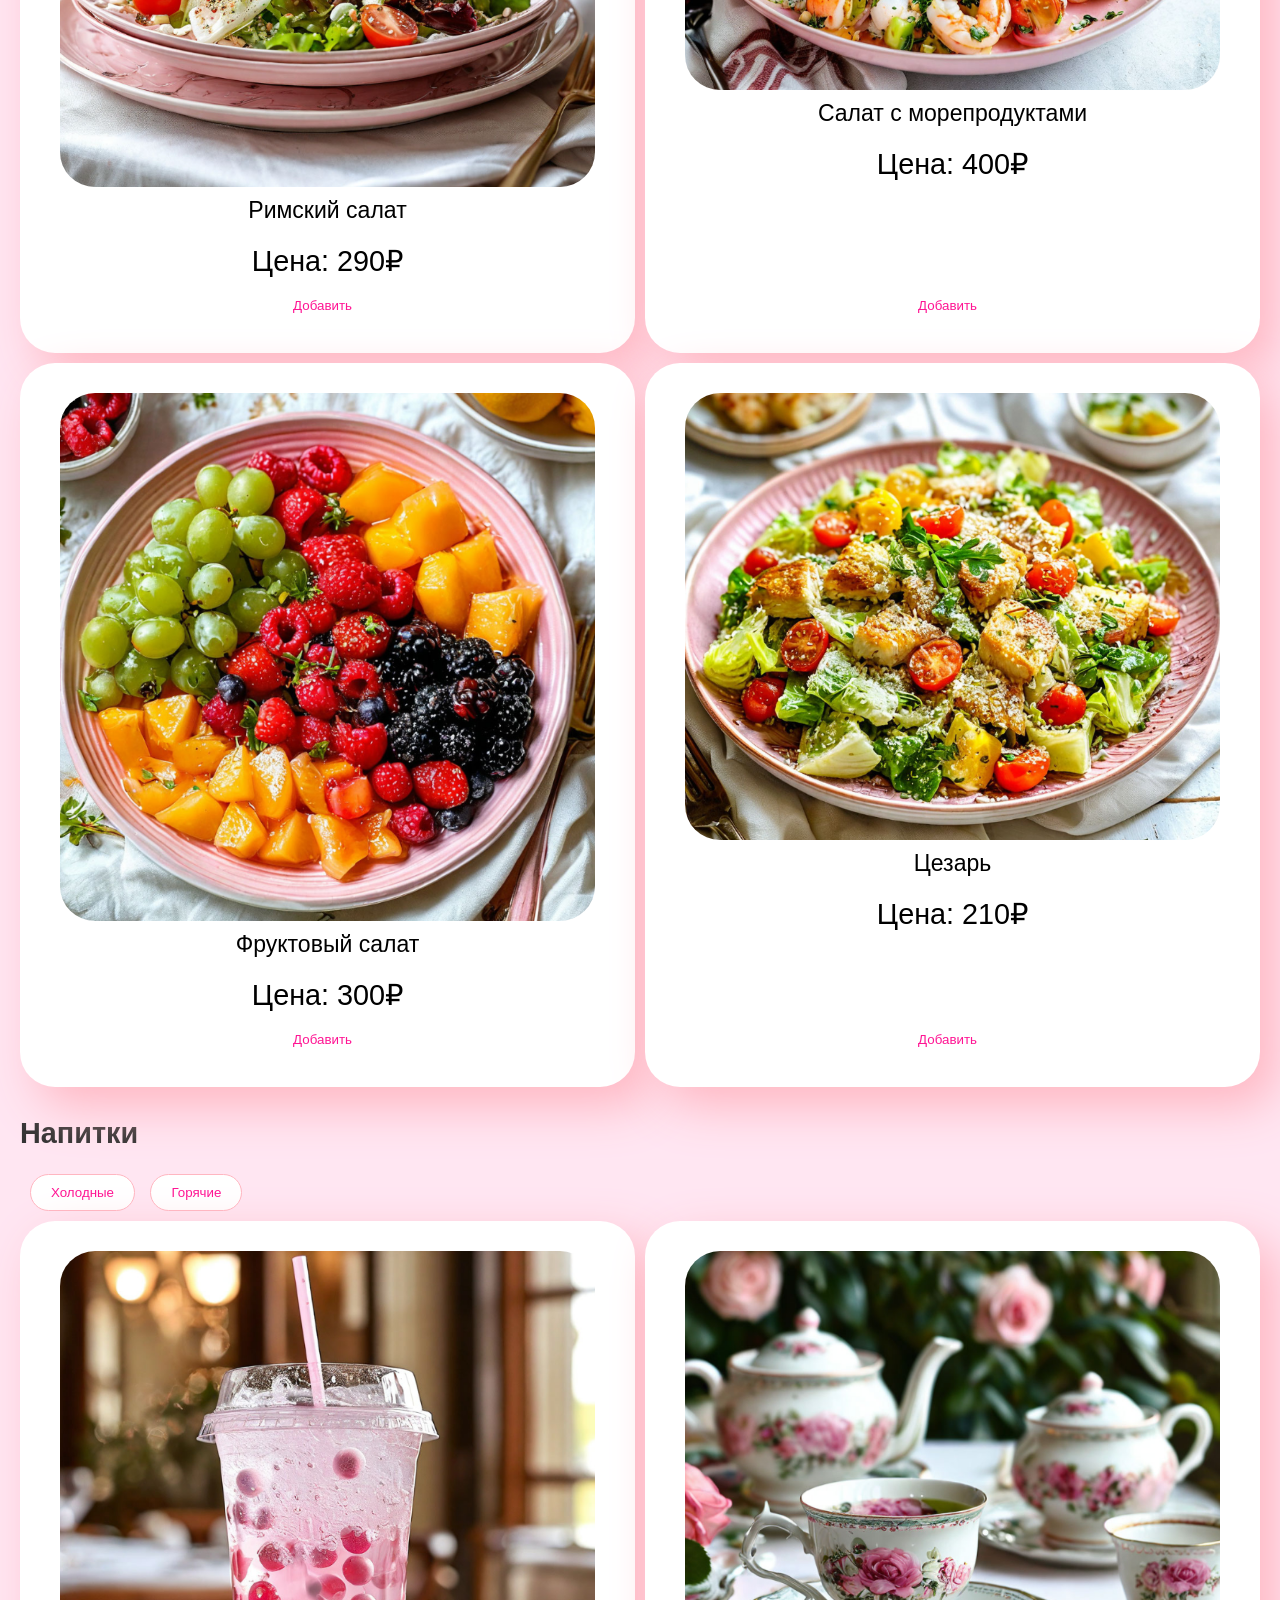
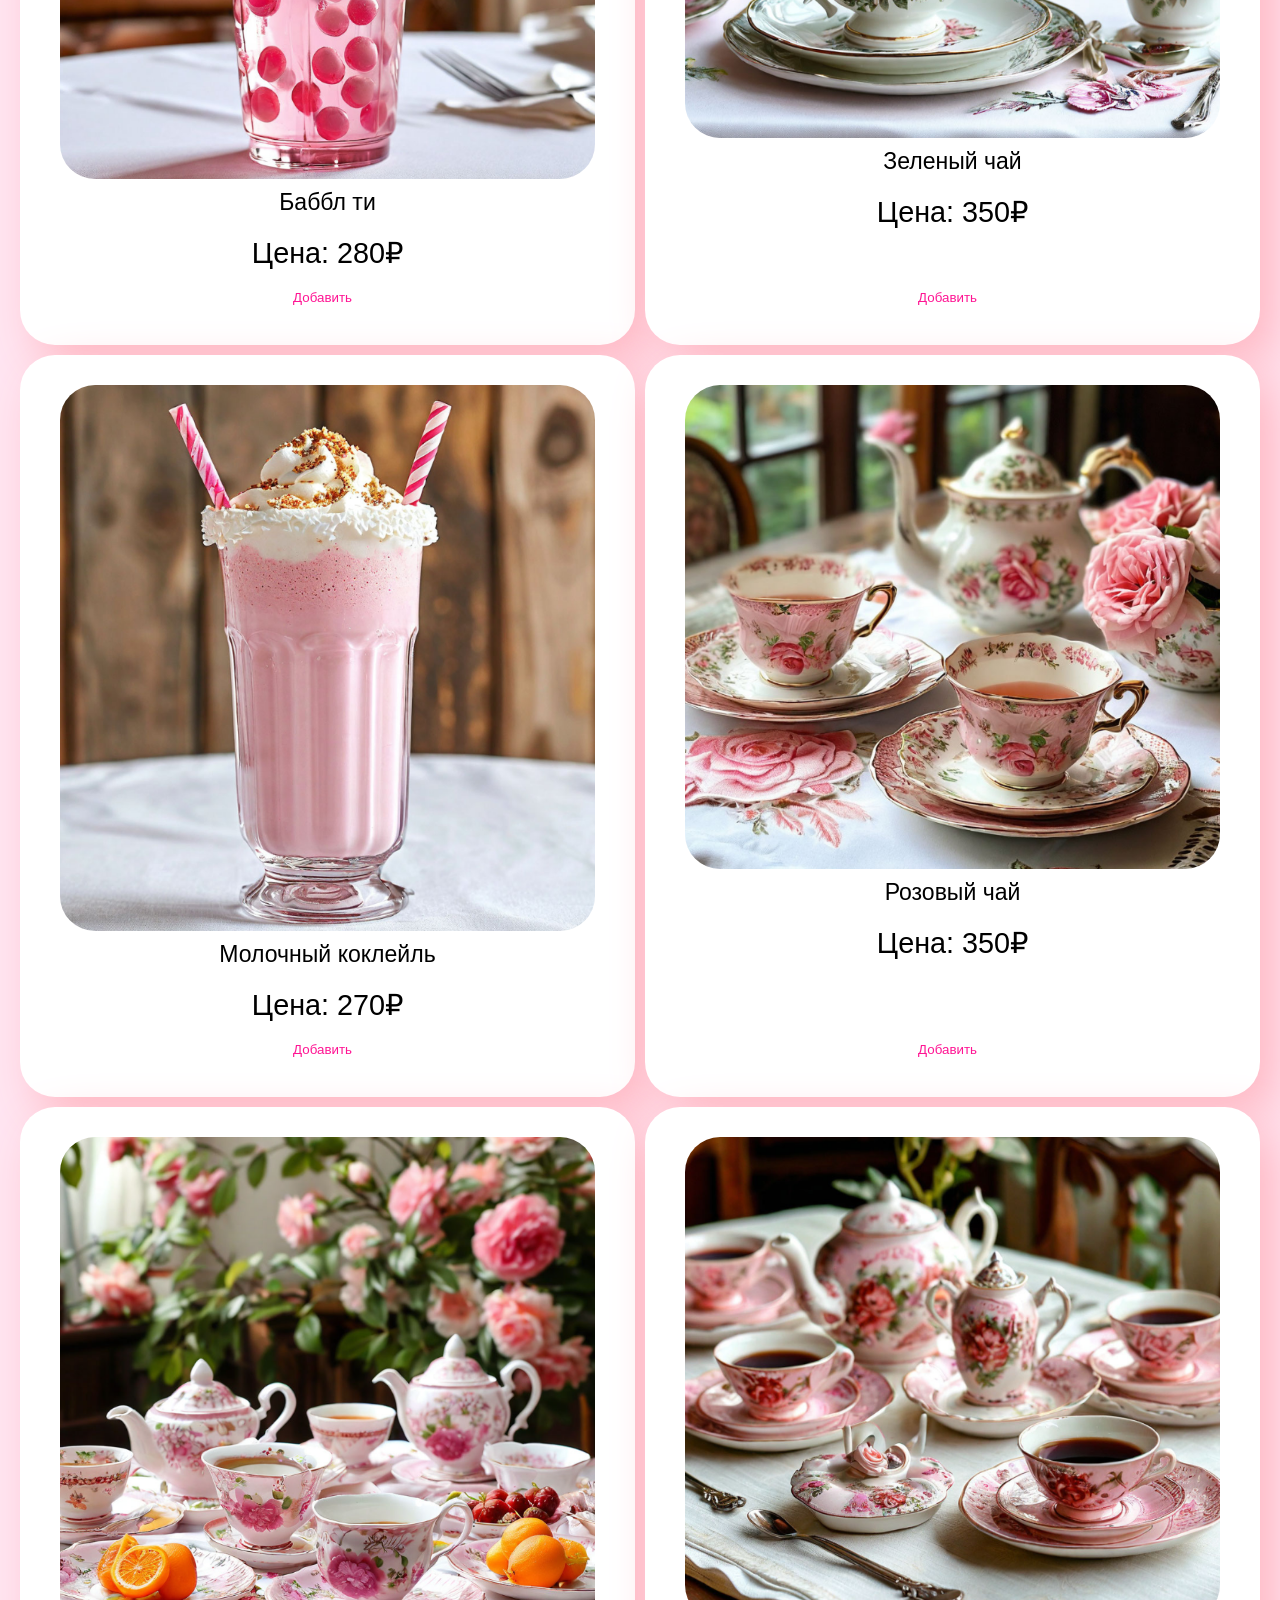
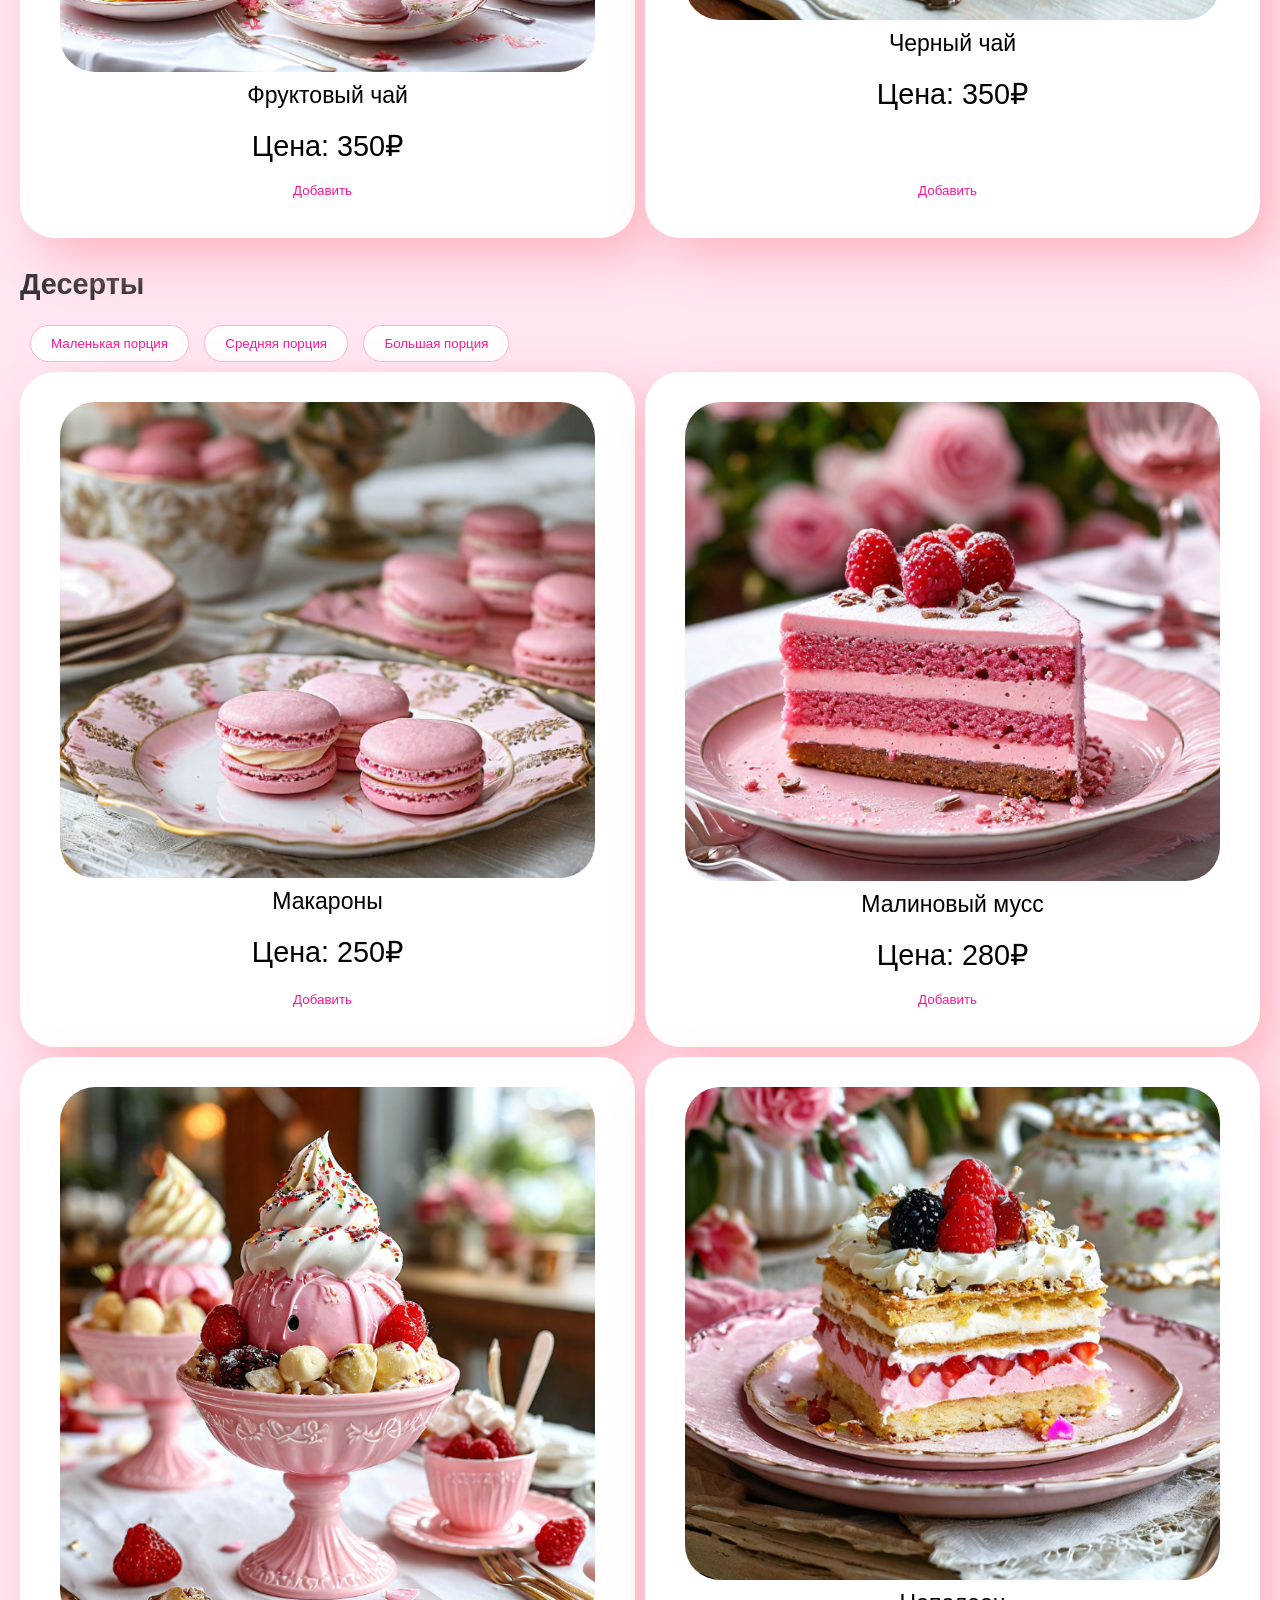
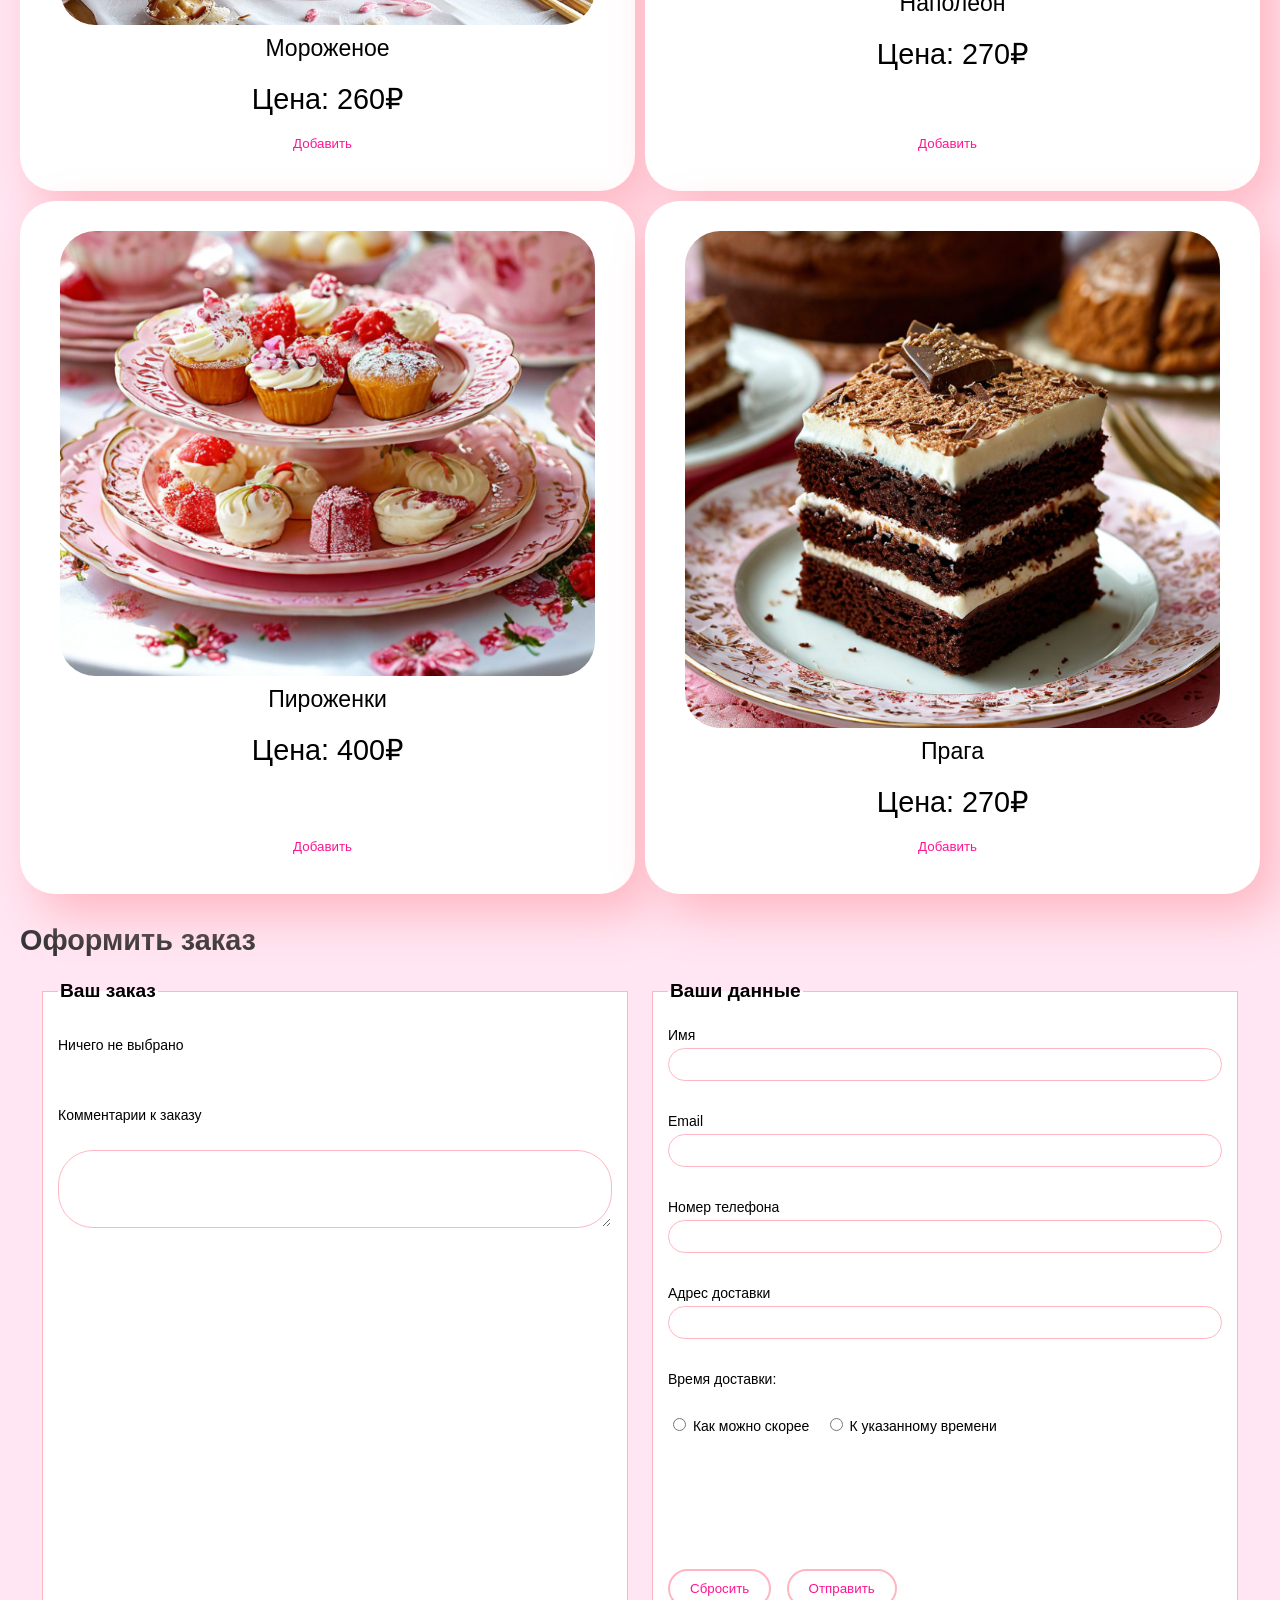
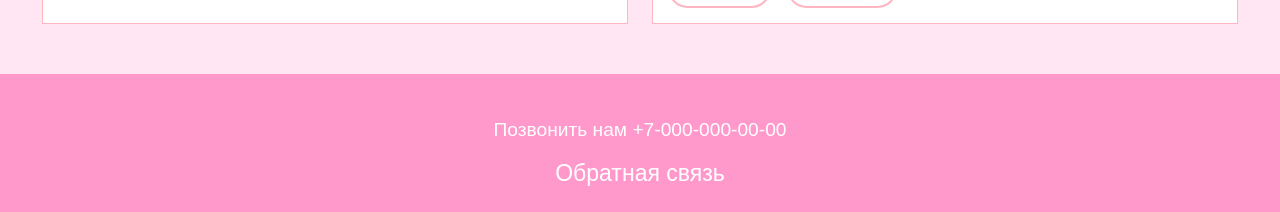
==== commit 7bf0dbb8: "Update lunch.html" ====
--- a/lunch.html
+++ b/lunch.html
@@ -23,7 +23,6 @@
 </header>
 
 <main>
-  <main>
   <section class="lunch-combo">
     <h2>Доступные для заказа комбо</h2>
     <div class="combo-grid">
--- a/lunch.css
+++ b/lunch.css
@@ -18,7 +18,7 @@
     align-items: center;
     filter: drop-shadow(17px 19px 24px rgb(255, 182, 193));
     cursor: pointer;
-    transition: border 0.3s, background-color 0.3s;
+    transition: border 0.3s, background-color
 }
 
 .meal-item img {
@@ -165,6 +165,81 @@
     color: white;
 }
 
+.lunch-combo {
+    text-align: center;
+    padding: 20px;
+}
+
+.lunch-combo-title {
+    font-size: 24px;
+    margin-bottom: 20px;
+}
+
+.combo-grid {
+    display: grid;
+    grid-template-columns: repeat(3, 1fr);
+    gap: 20px;
+    justify-items: center;
+}
+
+.combo-item {
+    display: flex;
+    flex-direction: row;
+    flex-wrap: wrap;
+    justify-content: center;
+    align-items: center;
+    width: 90%;
+    height: 90%;
+    border: 1px solid rgb(255, 182, 193);
+    border-radius: 35px;
+    padding: 10px;
+    background-color: white;
+    box-shadow: 0 4px 6px rgb(255, 182, 193);
+    text-align: center;
+}
+
+.combo-item .dish {
+    margin: 5px;
+    text-align: center;
+    display: flex;
+    flex-direction: column;
+    align-items: center;
+    width: 70px;
+}
+
+.dish-img {
+    width: 40px;
+    height: 40px;
+    margin-bottom: 5px;
+    transition: transform 0.3s ease;
+}
+
+.dish-img:hover {
+    transform: translateY(-5px) scale(1.1);
+}
+
+.dessert-item {
+    display: flex;
+    flex-direction: column;
+    align-items: center;
+    justify-content: center;
+    text-align: center;
+}
+
+.dessert-item .dish {
+    margin: 5px;
+    display: flex;
+    flex-direction: column;
+    align-items: center;
+}
+
+.dessert-item .dessert-note {
+    margin-top: 10px;
+    font-size: 12px;
+    color: #ff99cc;
+    text-align: center;
+}
+
 @media (min-width: 600px) and (max-width: 799px) {
     .meals-grid {
         grid-template-columns: repeat(2, 1fr);
@@ -174,6 +249,36 @@
     }
     section h2 {
         text-align: center;
+    }
+}
+
+@media (min-width: 800px) {
+    .meals-grid {
+        grid-template-columns: repeat(2, 1fr);
+    }
+    .combo-grid {
+        grid-template-columns: repeat(3, 1fr);
+    }
+    h1 {
+        text-align: center;
+    }
+    .dessert-item .dessert-note {
+        white-space: nowrap;
+    }
+}
+
+@media (min-width: 600px) and (max-width: 799px){
+    .meals-grid {
+        grid-template-columns: repeat(2, 1fr);
+    }
+    .combo-grid {
+        grid-template-columns: repeat(3, 1fr);
+    }
+    h1 {
+        text-align: center;
+    }
+    .dessert-item .dessert-note {
+        white-space: none;
     }
 }
 
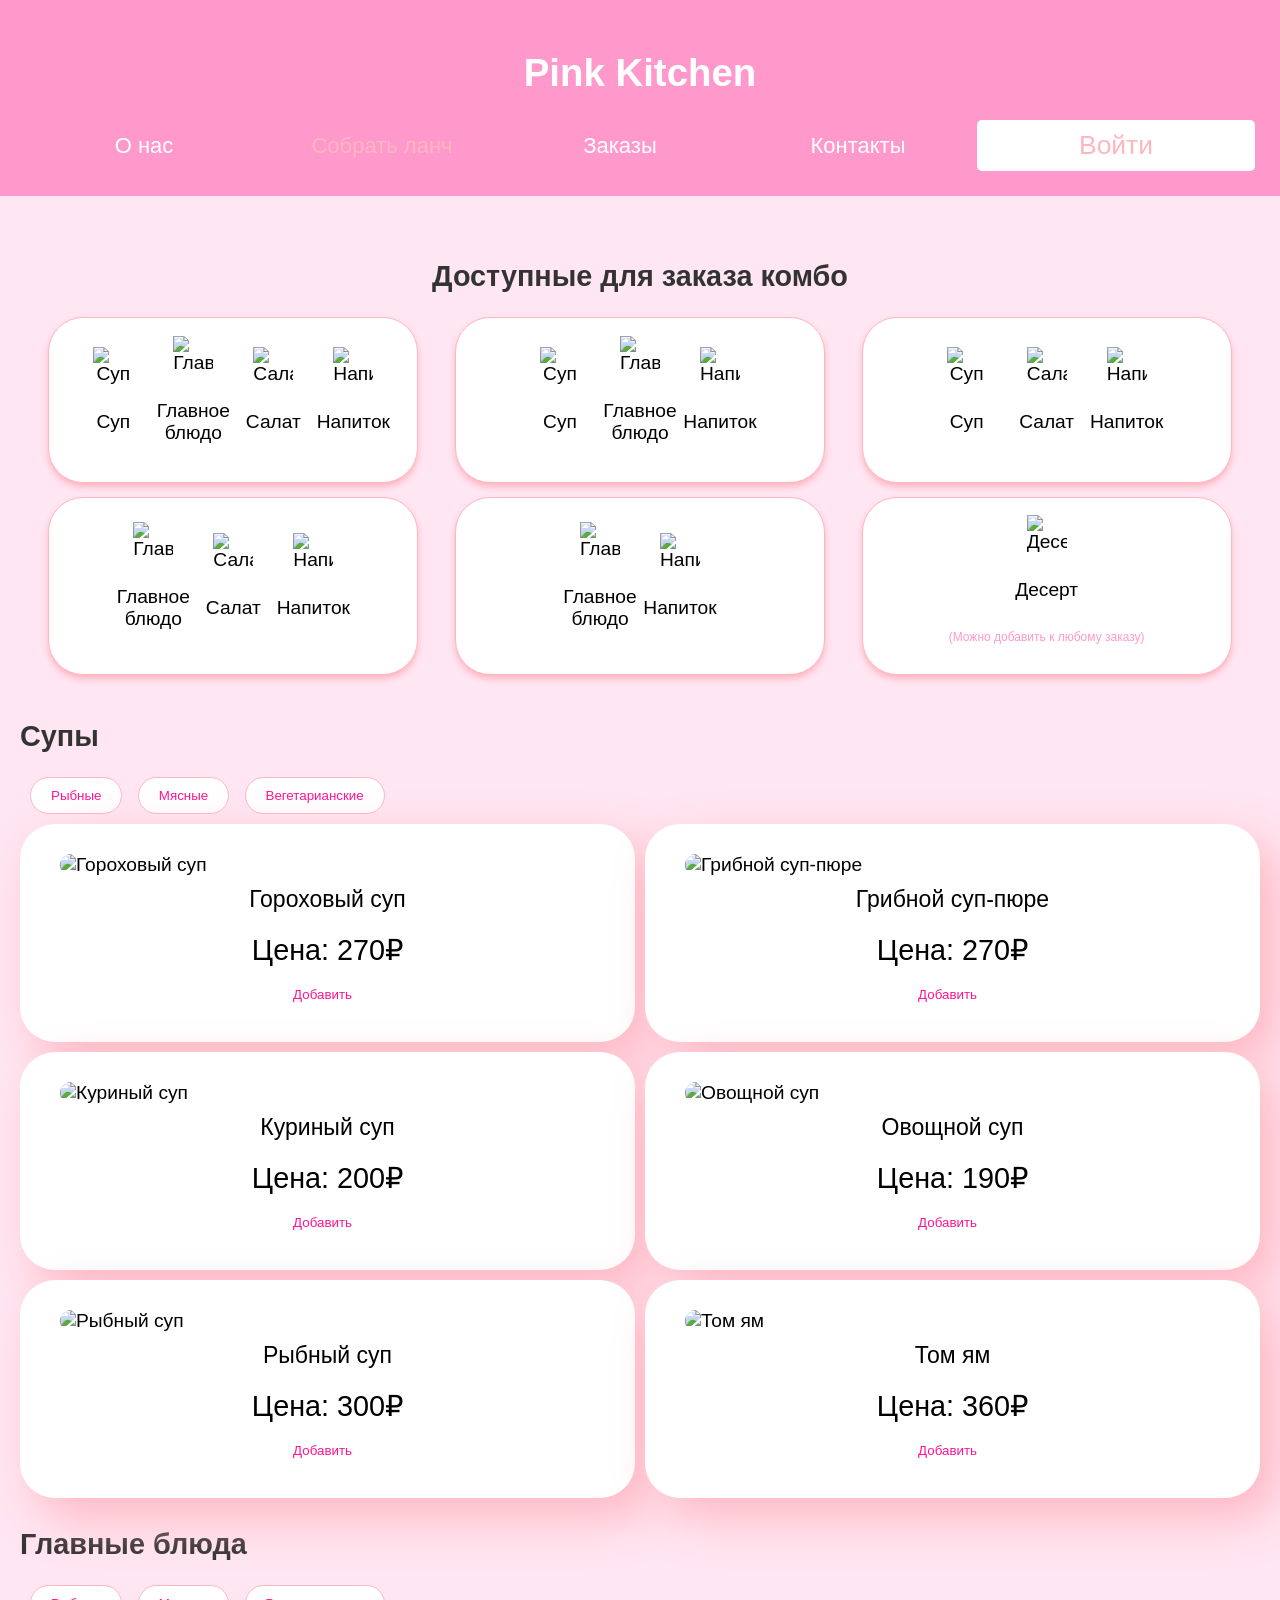
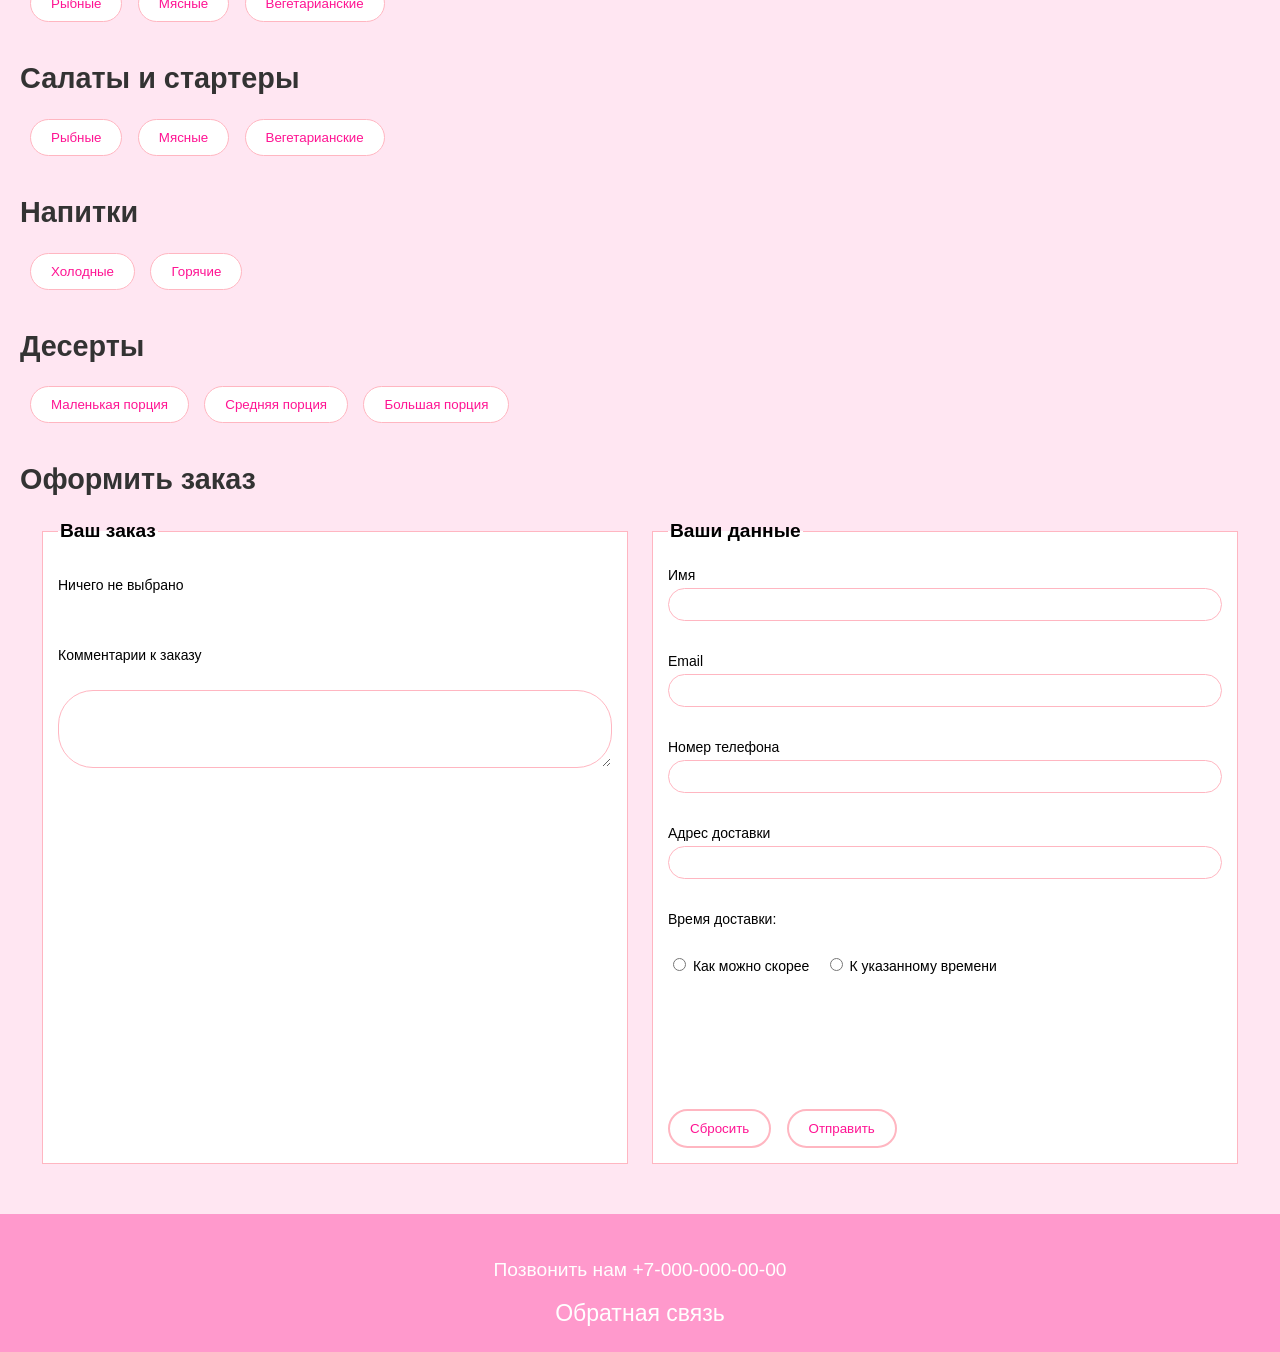
==== commit dd77ee27: "Update lunch.html" ====
--- a/lunch.html
+++ b/lunch.html
@@ -142,7 +142,7 @@
       <button data-kind="meat">Мясные</button>
       <button data-kind="veg">Вегетарианские</button>
     </div>
-    <div class="meals-grid" id="main-grid"></div>
+    <div class="meals-grid" id="main_course-grid"></div>
   </section>
   <section>
     <h2>Салаты и стартеры</h2>
